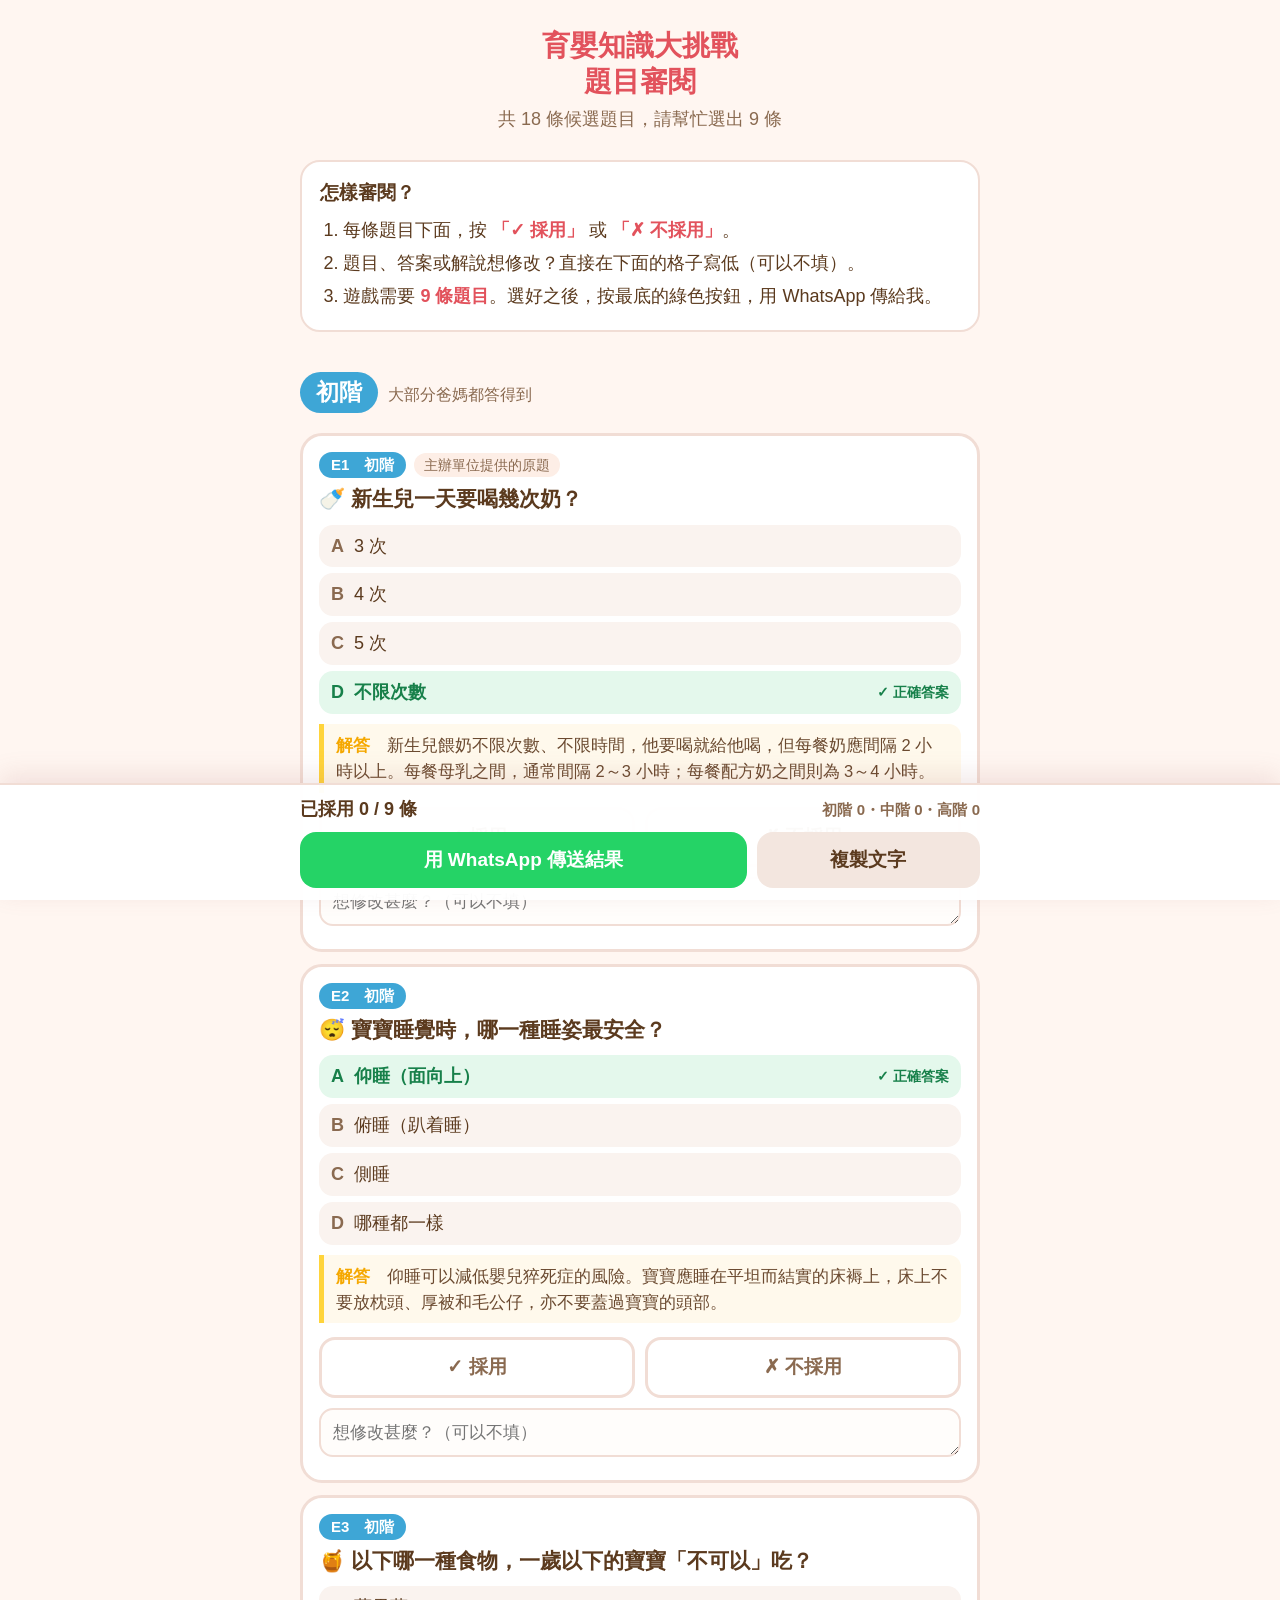
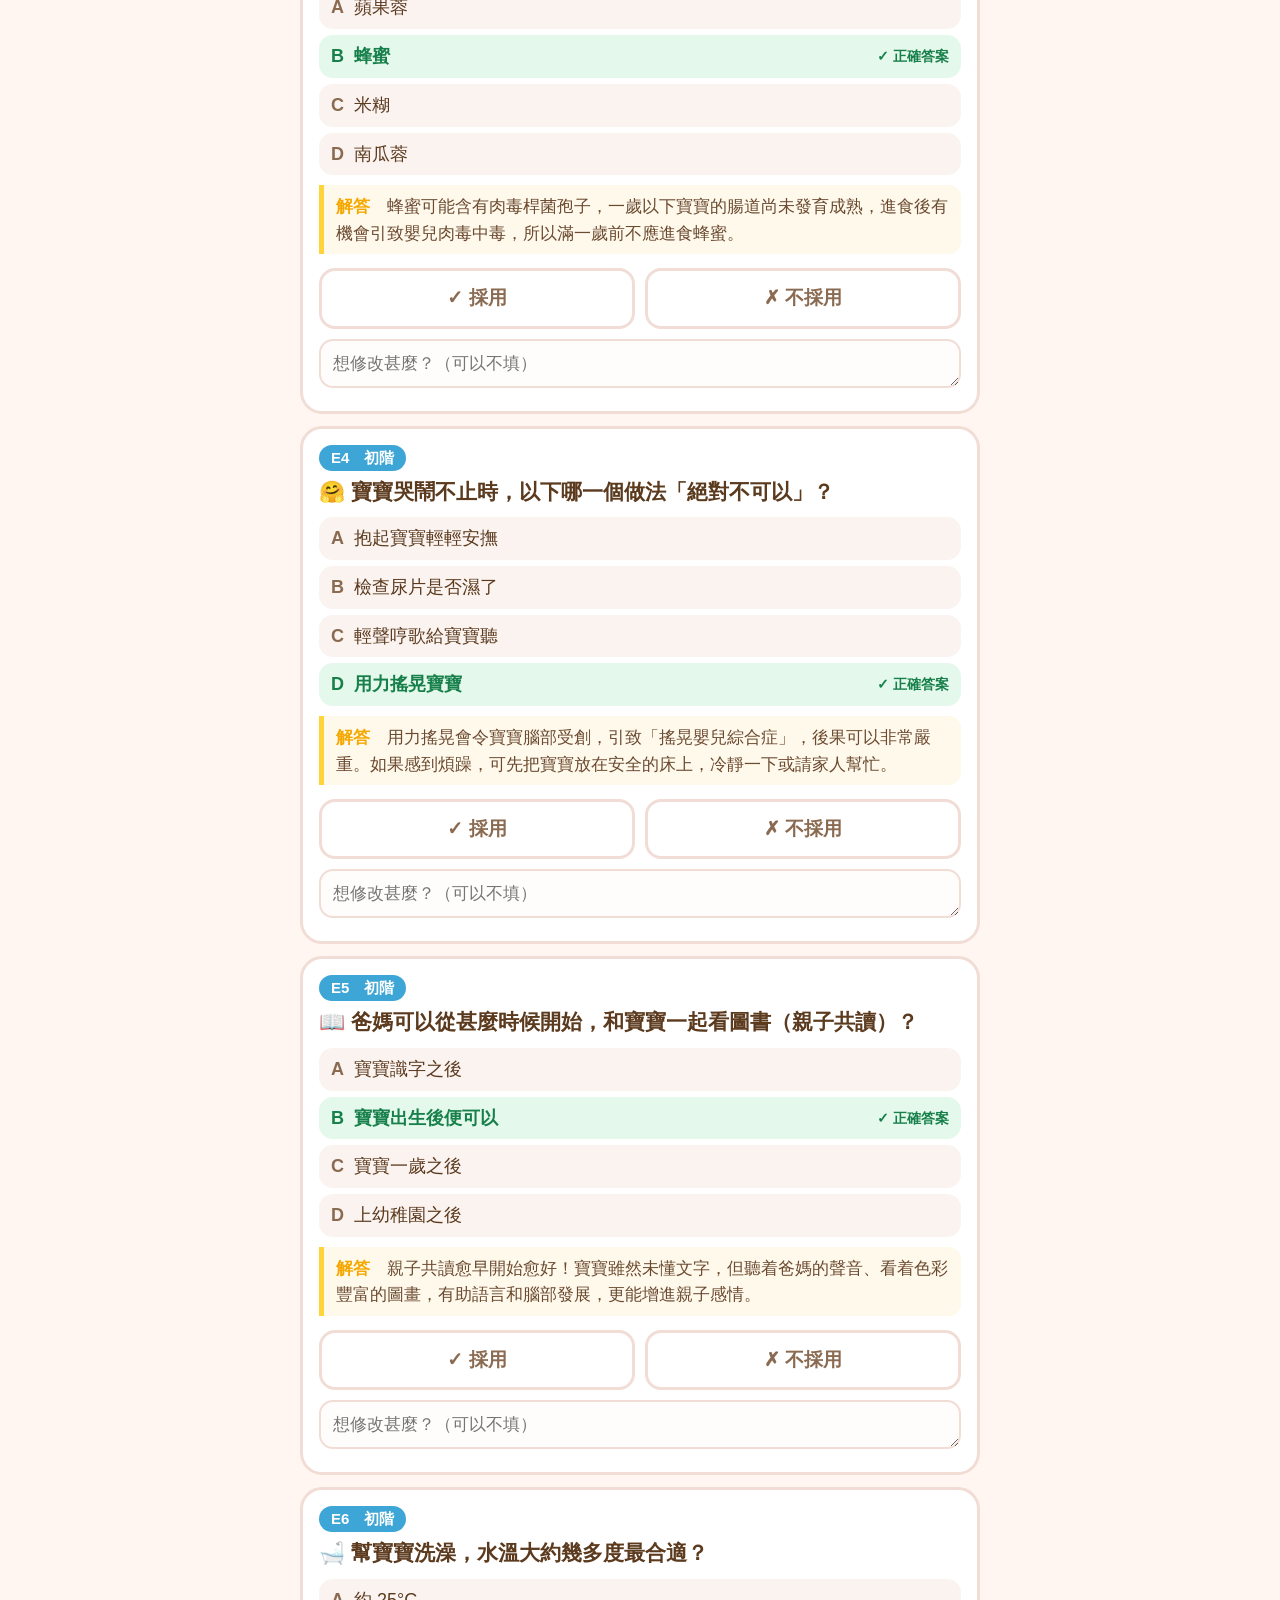
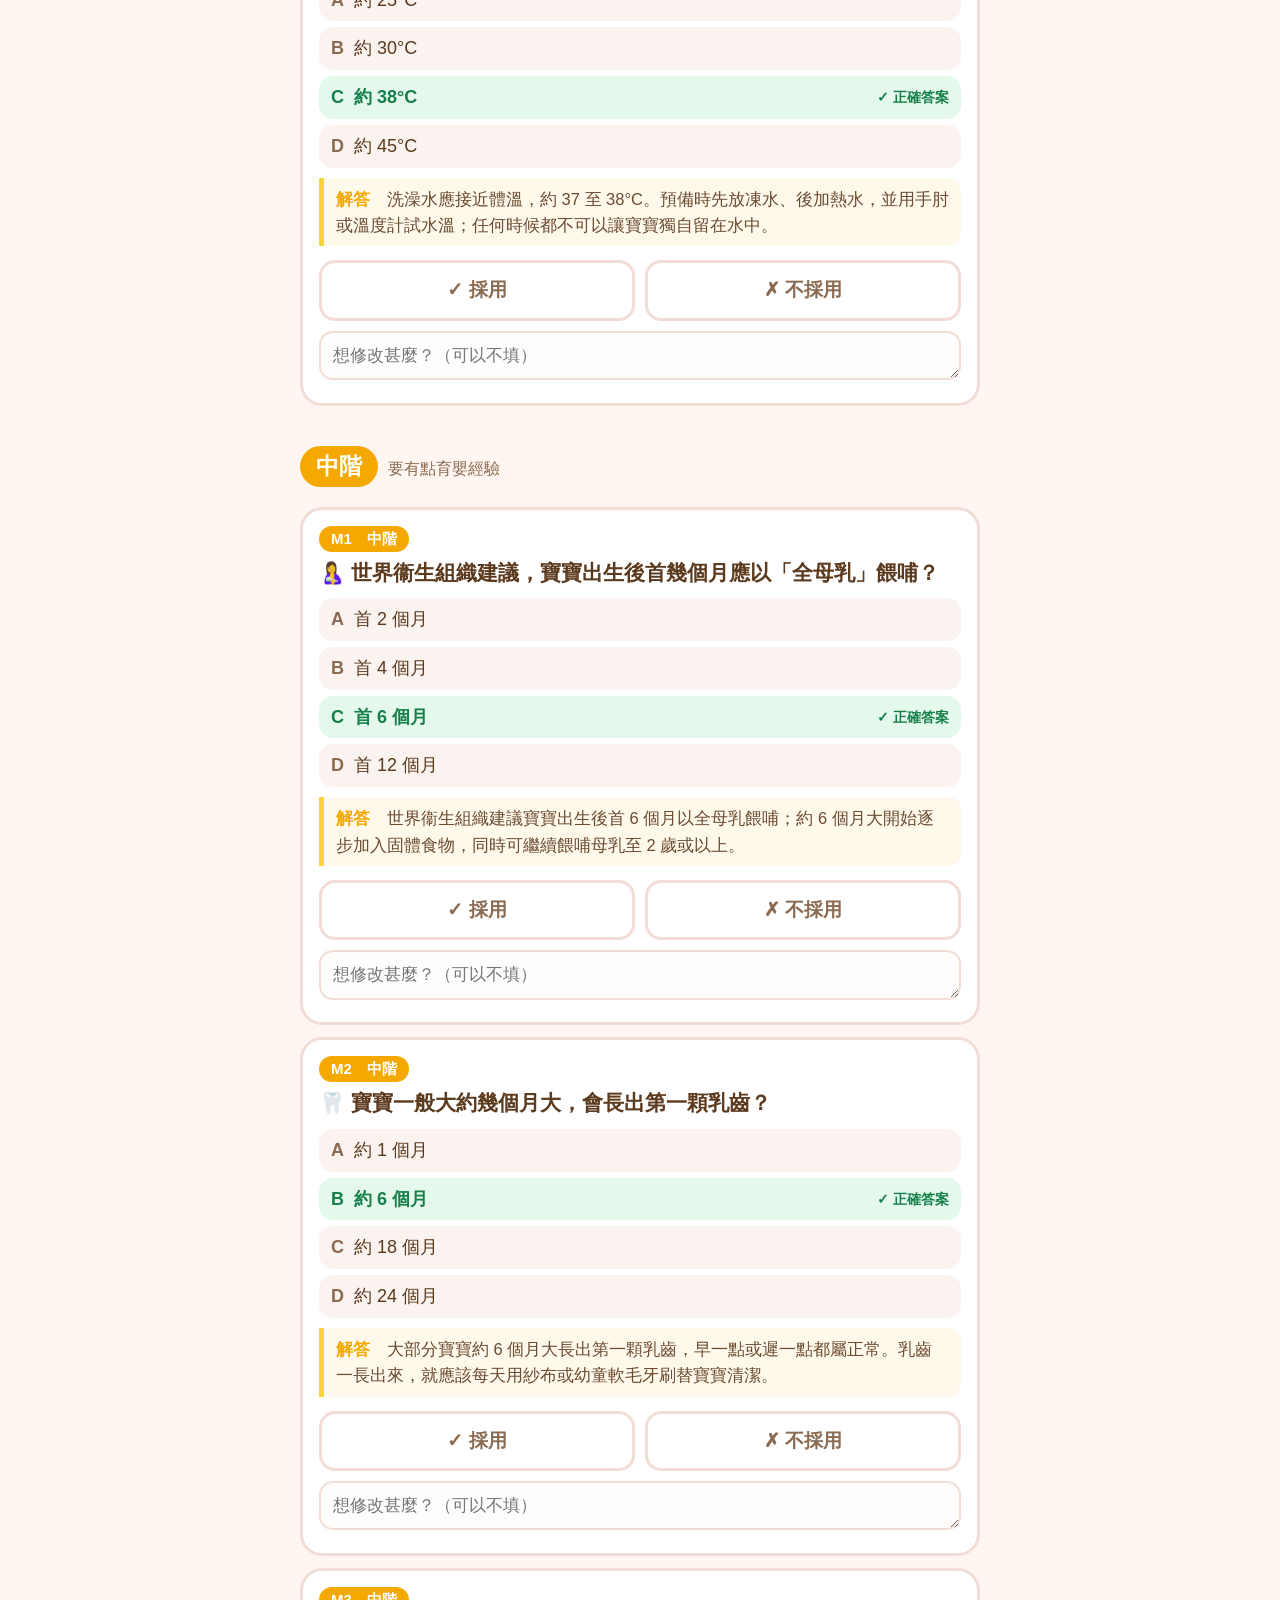
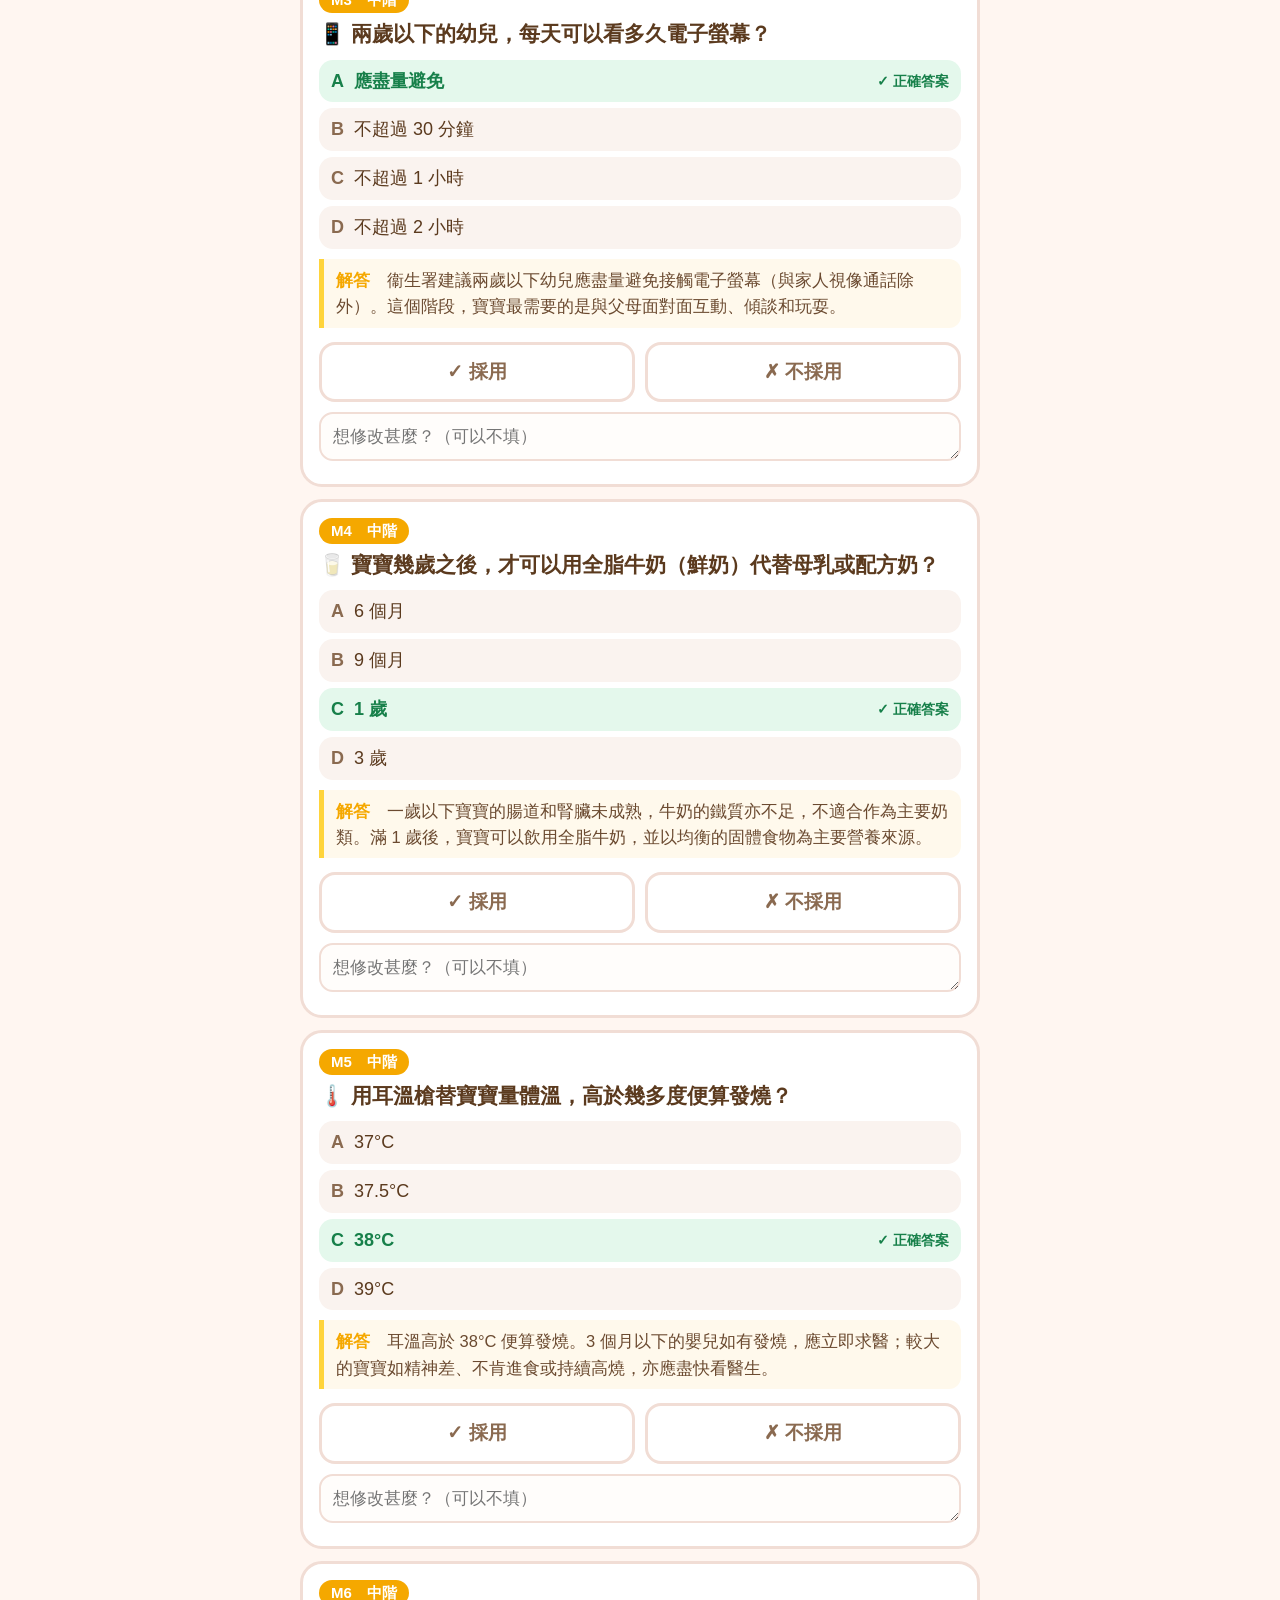
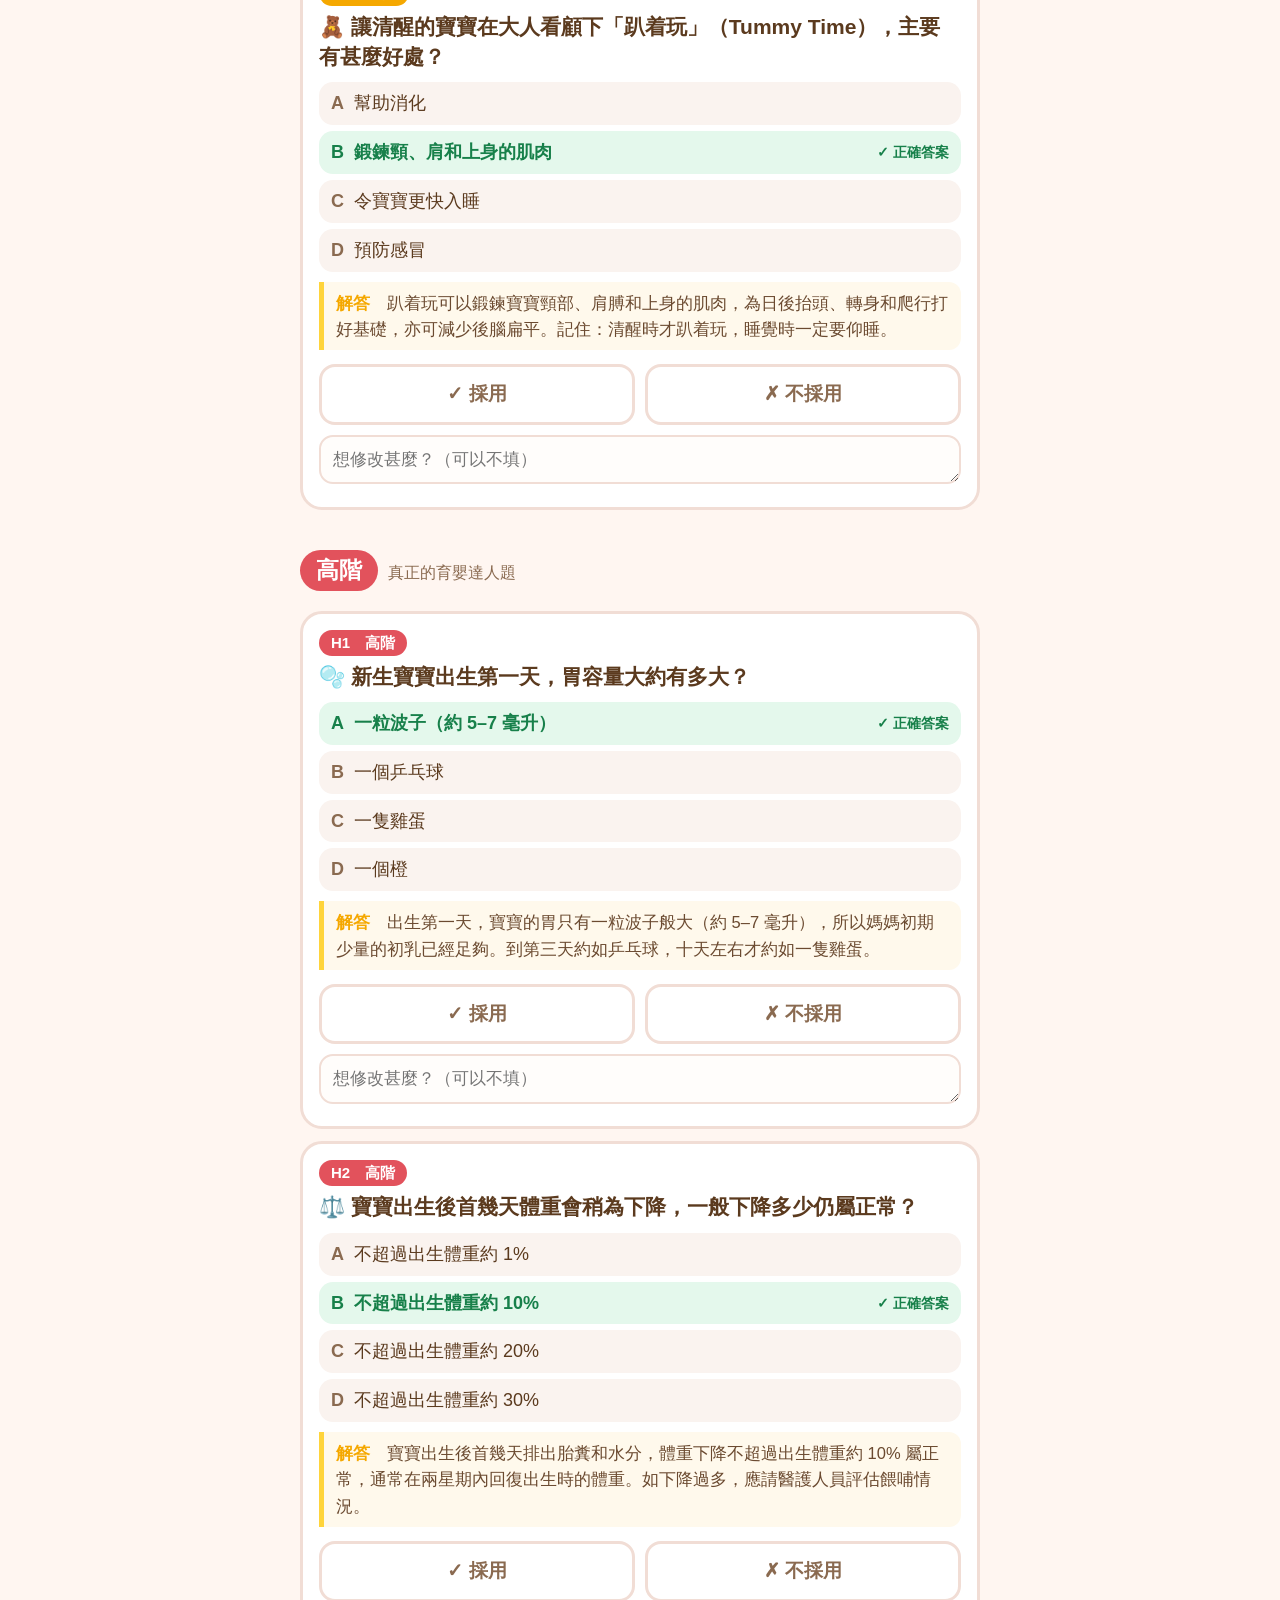
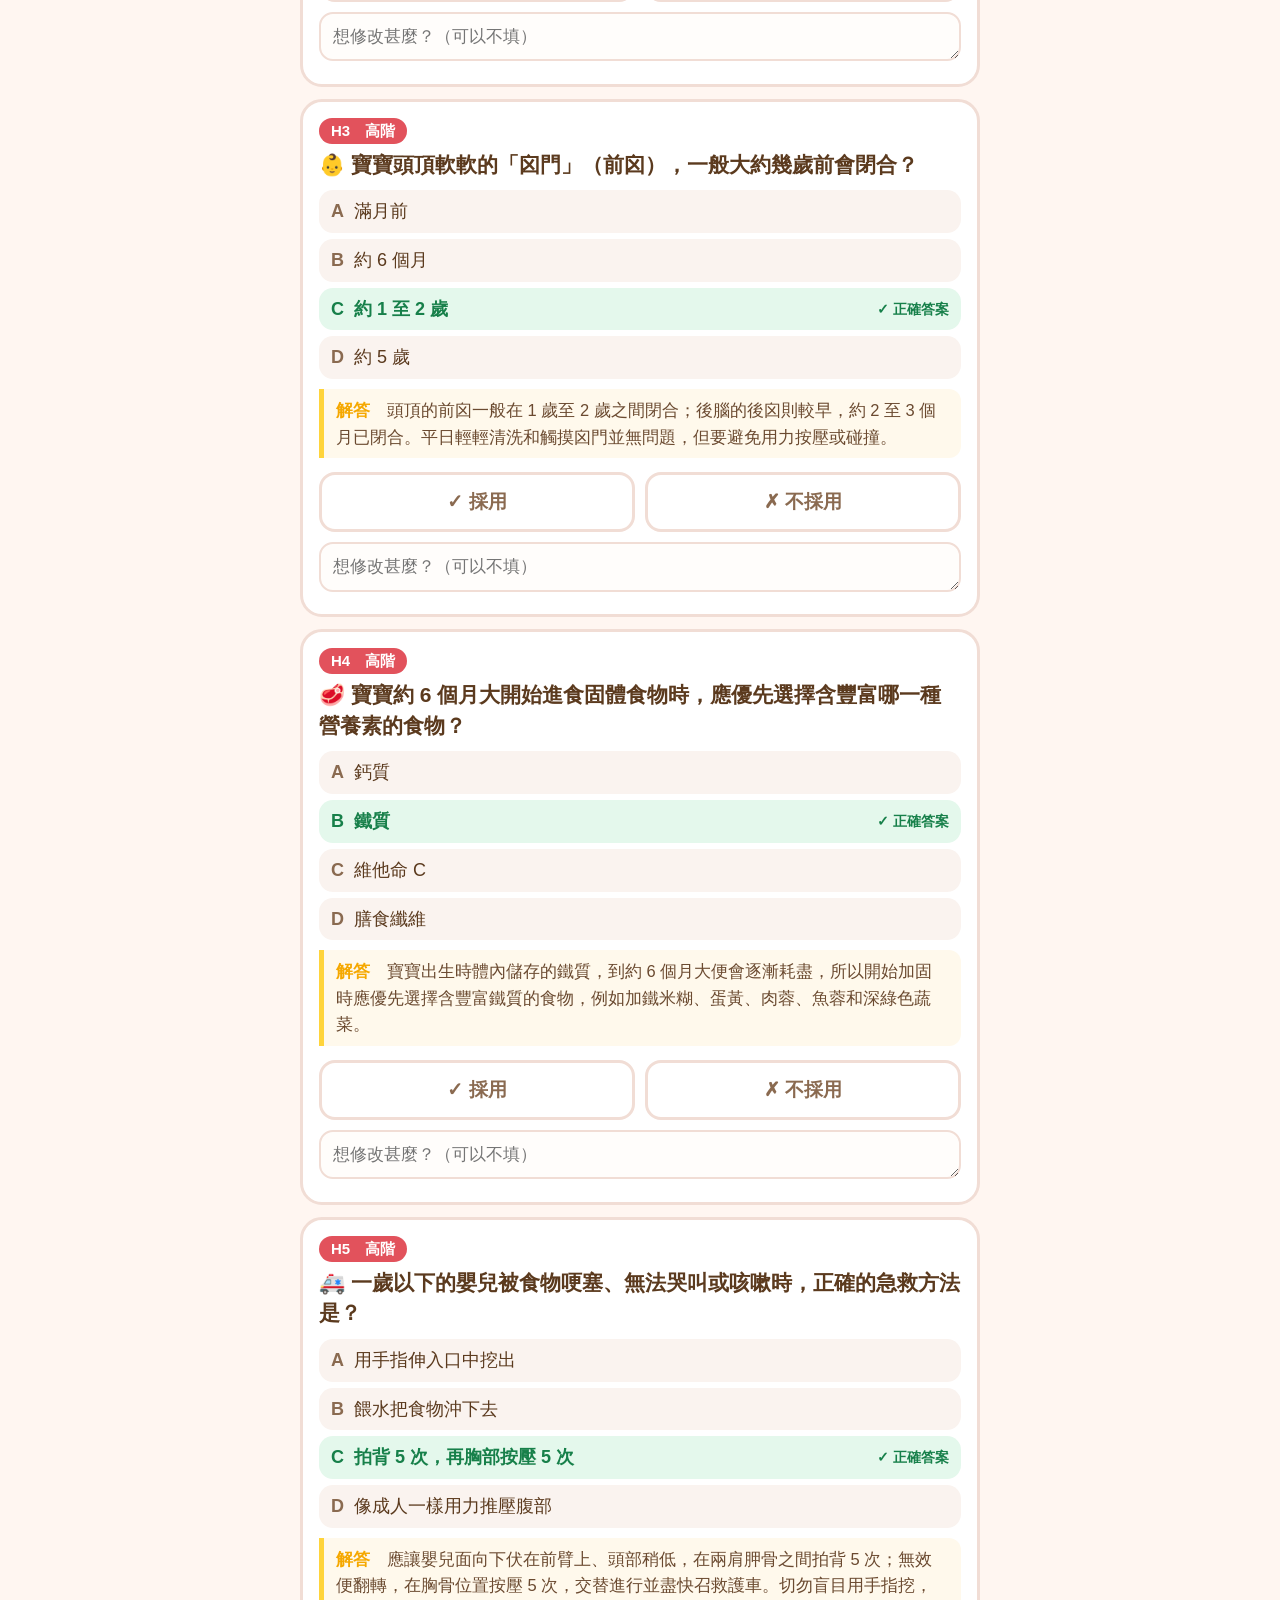
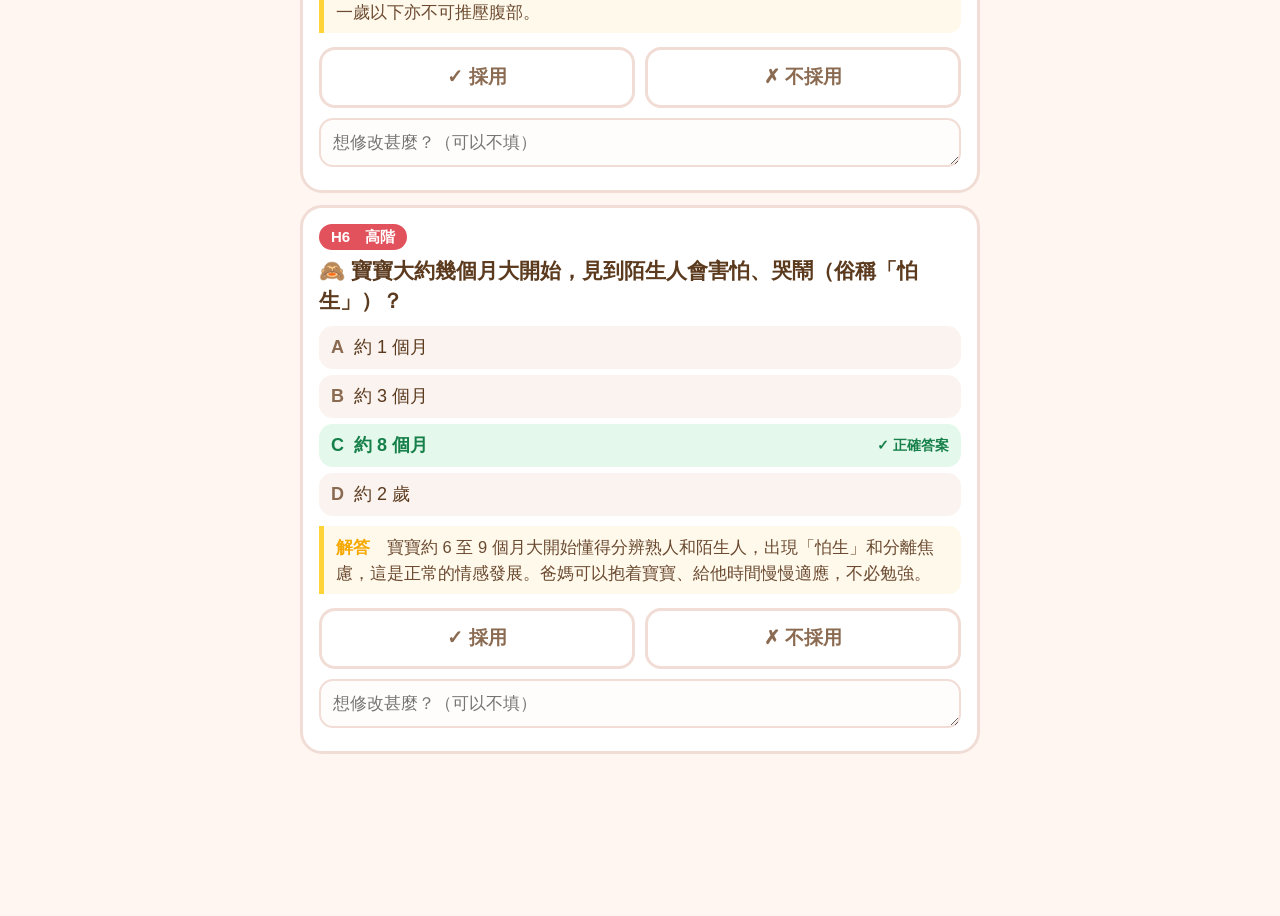
==== review.html @ 8707ad1a "feat: review page with 18 candidate questions in three difficulty levels Phone-friendly page for the" ====
<!DOCTYPE html>
<html lang="zh-Hant-HK">
<head>
  <meta charset="UTF-8">
  <meta name="viewport" content="width=device-width, initial-scale=1">
  <meta name="robots" content="noindex">
  <title>題目審閱 ・ 育嬰知識大挑戰</title>
  <style>
    :root {
      --coral: #f2737b; --coral-deep: #e2525c; --brown: #5b3a1e; --soft: #8a6a50;
      --green: #2fb86e; --red: #e03a32; --line: #f1ddd5; --bg: #fff6f1;
      --easy: #3ea6d6; --medium: #f5a800; --hard: #e2525c;
    }
    * { box-sizing: border-box; margin: 0; padding: 0; }
    body {
      font-family: "PingFang HK", "PingFang TC", "Microsoft JhengHei", "Noto Sans TC", sans-serif;
      font-size: 18px; line-height: 1.6; color: var(--brown); background: var(--bg);
      padding: 0 16px 150px; -webkit-text-size-adjust: 100%;
    }
    main { max-width: 680px; margin: 0 auto; }
    header.top { padding: 28px 0 8px; text-align: center; }
    header.top h1 { font-size: 28px; color: var(--coral-deep); line-height: 1.3; }
    header.top p { color: var(--soft); margin-top: 4px; }

    .howto { background: #fff; border: 2px solid var(--line); border-radius: 20px; padding: 16px 18px; margin: 18px 0 8px; }
    .howto h2 { font-size: 19px; margin-bottom: 8px; }
    .howto ol { padding-left: 1.3em; }
    .howto li { margin: 4px 0; }
    .howto b { color: var(--coral-deep); }

    .level { margin-top: 30px; }
    .level-head {
      position: sticky; top: 0; z-index: 5; background: var(--bg);
      display: flex; align-items: baseline; gap: 10px; padding: 10px 0 8px;
    }
    .level-head h2 { font-size: 23px; color: #fff; padding: 2px 16px; border-radius: 999px; }
    .level-head span { color: var(--soft); font-size: 16px; }
    .easy h2, .tag.easy { background: var(--easy); }
    .medium h2, .tag.medium { background: var(--medium); }
    .hard h2, .tag.hard { background: var(--hard); }

    .card {
      background: #fff; border: 3px solid var(--line); border-radius: 22px;
      padding: 16px 16px 14px; margin: 12px 0; transition: border-color .2s, opacity .2s;
    }
    .card.yes { border-color: var(--green); }
    .card.no { border-color: #d9c8c0; }
    .card.no .body { opacity: .45; }
    .card-top { display: flex; align-items: center; gap: 8px; margin-bottom: 6px; }
    .tag { color: #fff; font-weight: 800; font-size: 15px; padding: 1px 12px; border-radius: 999px; }
    .note { font-size: 14px; color: var(--soft); background: #fdeee6; padding: 1px 10px; border-radius: 999px; }
    .q { font-size: 21px; font-weight: 800; line-height: 1.45; margin-bottom: 10px; }
    .opts { list-style: none; display: grid; gap: 6px; }
    .opts li { display: flex; gap: 10px; align-items: flex-start; padding: 7px 12px; border-radius: 14px; background: #faf3ef; }
    .opts li i { font-style: normal; font-weight: 800; color: var(--soft); flex: none; }
    .opts li.right { background: #e4f8ec; font-weight: 800; color: #17804a; }
    .opts li.right i { color: #17804a; }
    .opts li.right::after { content: "✓ 正確答案"; margin-left: auto; font-size: 14px; white-space: nowrap; padding-top: 3px; }
    .explain { margin-top: 10px; font-size: 16.5px; color: #6b4a30; background: #fff9ec; border-left: 5px solid #ffd43b; padding: 8px 12px; border-radius: 0 12px 12px 0; }
    .explain b { color: var(--medium); }

    .choose { display: grid; grid-template-columns: 1fr 1fr; gap: 10px; margin-top: 14px; }
    .choose button {
      font: inherit; font-size: 19px; font-weight: 800; padding: 12px 6px; border-radius: 16px;
      border: 3px solid var(--line); background: #fff; color: var(--soft); cursor: pointer;
    }
    .choose button.on.y { background: var(--green); border-color: var(--green); color: #fff; }
    .choose button.on.n { background: #8d7b72; border-color: #8d7b72; color: #fff; }
    textarea {
      width: 100%; margin-top: 10px; font: inherit; font-size: 17px; color: var(--brown);
      border: 2px solid var(--line); border-radius: 14px; padding: 9px 12px; min-height: 48px; resize: vertical; background: #fffdfb;
    }
    textarea:focus { outline: none; border-color: var(--coral); }

    .bar {
      position: fixed; left: 0; right: 0; bottom: 0; z-index: 10;
      background: rgba(255, 255, 255, .97); border-top: 2px solid var(--line);
      box-shadow: 0 -8px 24px rgba(160, 90, 90, .14); padding: 10px 16px calc(12px + env(safe-area-inset-bottom));
    }
    .bar-in { max-width: 680px; margin: 0 auto; }
    .count { display: flex; justify-content: space-between; align-items: baseline; font-weight: 800; margin-bottom: 8px; }
    .count small { font-weight: 600; color: var(--soft); font-size: 15px; }
    .count.done #count-text { color: var(--green); }
    .count.over #count-text { color: var(--red); }
    .send { display: grid; grid-template-columns: 2fr 1fr; gap: 10px; }
    .send button {
      font: inherit; font-size: 19px; font-weight: 800; padding: 13px 6px; border-radius: 16px; border: 0; cursor: pointer;
    }
    #btn-wa { background: #25d366; color: #fff; }
    #btn-copy { background: #f3e6df; color: var(--brown); }
    .toast {
      position: fixed; left: 50%; bottom: 150px; transform: translateX(-50%); z-index: 20;
      background: #4a3424; color: #fff; padding: 9px 20px; border-radius: 999px; font-weight: 700;
      opacity: 0; pointer-events: none; transition: opacity .25s; white-space: nowrap;
    }
    .toast.show { opacity: 1; }
  </style>
</head>
<body>
<main>
  <header class="top">
    <h1>育嬰知識大挑戰<br>題目審閱</h1>
    <p>共 18 條候選題目，請幫忙選出 9 條</p>
  </header>

  <section class="howto">
    <h2>怎樣審閱？</h2>
    <ol>
      <li>每條題目下面，按 <b>「✓ 採用」</b> 或 <b>「✗ 不採用」</b>。</li>
      <li>題目、答案或解說想修改？直接在下面的格子寫低（可以不填）。</li>
      <li>遊戲需要 <b>9 條題目</b>。選好之後，按最底的綠色按鈕，用 WhatsApp 傳給我。</li>
    </ol>
  </section>

  <div id="levels"></div>
</main>

<div class="bar">
  <div class="bar-in">
    <div class="count" id="count"><span id="count-text">已採用 0 / 9 條</span><small id="count-mix"></small></div>
    <div class="send">
      <button id="btn-wa" type="button">用 WhatsApp 傳送結果</button>
      <button id="btn-copy" type="button">複製文字</button>
    </div>
  </div>
</div>
<div class="toast" id="toast"></div>

<script src="js/candidates.js?v=1"></script>
<script>
(() => {
  "use strict";
  const QS = window.QUIZ_CANDIDATES;
  const NEED = 9;
  const KEY = "baby-quiz-review-v1";
  const LEVELS = [
    ["easy", "初階", "大部分爸媽都答得到"],
    ["medium", "中階", "要有點育嬰經驗"],
    ["hard", "高階", "真正的育嬰達人題"],
  ];
  const LETTERS = ["A", "B", "C", "D"];

  // { id: { pick: "yes" | "no", note: "..." } } — remembered on this phone so nothing is lost on refresh
  let state = {};
  try { state = JSON.parse(localStorage.getItem(KEY)) || {}; } catch (e) {}
  const save = () => { try { localStorage.setItem(KEY, JSON.stringify(state)); } catch (e) {} };
  const esc = (t) => t.replace(/[&<>"]/g, (c) => ({ "&": "&amp;", "<": "&lt;", ">": "&gt;", '"': "&quot;" }[c]));

  const root = document.getElementById("levels");
  for (const [key, name, desc] of LEVELS) {
    const sec = document.createElement("section");
    sec.className = "level " + key;
    sec.innerHTML = `<div class="level-head"><h2>${name}</h2><span>${desc}</span></div>`;
    for (const q of QS.filter((x) => x.level === key)) {
      const card = document.createElement("article");
      card.className = "card";
      card.dataset.id = q.id;
      card.innerHTML = `
        <div class="body">
          <div class="card-top"><span class="tag ${key}">${q.id}　${name}</span>${q.note ? `<span class="note">${esc(q.note)}</span>` : ""}</div>
          <p class="q">${q.icon} ${esc(q.q)}</p>
          <ul class="opts">${q.options.map((o, i) => `<li class="${i === q.answer ? "right" : ""}"><i>${LETTERS[i]}</i><span>${esc(o)}</span></li>`).join("")}</ul>
          <p class="explain"><b>解答　</b>${esc(q.explain)}</p>
        </div>
        <div class="choose">
          <button type="button" class="y" data-pick="yes">✓ 採用</button>
          <button type="button" class="n" data-pick="no">✗ 不採用</button>
        </div>
        <textarea rows="1" placeholder="想修改甚麼？（可以不填）"></textarea>`;
      sec.appendChild(card);
    }
    root.appendChild(sec);
  }

  function paint() {
    let yes = 0; const mix = { easy: 0, medium: 0, hard: 0 };
    document.querySelectorAll(".card").forEach((card) => {
      const s = state[card.dataset.id] || {};
      card.classList.toggle("yes", s.pick === "yes");
      card.classList.toggle("no", s.pick === "no");
      card.querySelectorAll(".choose button").forEach((b) => b.classList.toggle("on", b.dataset.pick === s.pick));
      if (s.pick === "yes") { yes++; mix[QS.find((q) => q.id === card.dataset.id).level]++; }
    });
    const count = document.getElementById("count");
    count.classList.toggle("done", yes === NEED);
    count.classList.toggle("over", yes > NEED);
    document.getElementById("count-text").textContent =
      `已採用 ${yes} / ${NEED} 條` + (yes === NEED ? " ✓" : yes > NEED ? `（多了 ${yes - NEED} 條）` : "");
    document.getElementById("count-mix").textContent = `初階 ${mix.easy}・中階 ${mix.medium}・高階 ${mix.hard}`;
  }

  root.addEventListener("click", (e) => {
    const btn = e.target.closest(".choose button");
    if (!btn) return;
    const id = btn.closest(".card").dataset.id;
    const s = (state[id] = state[id] || {});
    s.pick = s.pick === btn.dataset.pick ? undefined : btn.dataset.pick; // tap again to undo
    save(); paint();
  });
  root.addEventListener("input", (e) => {
    if (e.target.tagName !== "TEXTAREA") return;
    const id = e.target.closest(".card").dataset.id;
    (state[id] = state[id] || {}).note = e.target.value;
    e.target.style.height = "auto"; e.target.style.height = e.target.scrollHeight + 2 + "px";
    save();
  });
  document.querySelectorAll(".card textarea").forEach((t) => { t.value = (state[t.closest(".card").dataset.id] || {}).note || ""; });

  function message() {
    const ids = (pick) => QS.filter((q) => (state[q.id] || {}).pick === pick).map((q) => q.id);
    const yes = ids("yes"), no = ids("no"), none = ids(undefined);
    const notes = QS.filter((q) => ((state[q.id] || {}).note || "").trim()).map((q) => `${q.id}：${state[q.id].note.trim()}`);
    return [
      "【育嬰問答 題目審閱】",
      `✅ 採用（${yes.length} 條）：${yes.join("、") || "—"}`,
      `❌ 不採用（${no.length} 條）：${no.join("、") || "—"}`,
      none.length ? `⬜ 未決定（${none.length} 條）：${none.join("、")}` : "",
      notes.length ? "\n💬 修改意見：\n" + notes.join("\n") : "",
    ].filter(Boolean).join("\n");
  }

  function toast(text) {
    const t = document.getElementById("toast");
    t.textContent = text; t.classList.add("show");
    setTimeout(() => t.classList.remove("show"), 2200);
  }

  document.getElementById("btn-wa").addEventListener("click", () => {
    // No phone number in the link: WhatsApp opens and she chooses who to send it to.
    window.open("https://wa.me/?text=" + encodeURIComponent(message()), "_blank");
  });
  document.getElementById("btn-copy").addEventListener("click", async () => {
    const text = message();
    try { await navigator.clipboard.writeText(text); }
    catch (e) {
      const ta = document.createElement("textarea");
      ta.value = text; document.body.appendChild(ta); ta.select();
      try { document.execCommand("copy"); } catch (e2) {}
      ta.remove();
    }
    toast("已複製，可以貼到訊息裏傳送");
  });

  paint();
})();
</script>
</body>
</html>
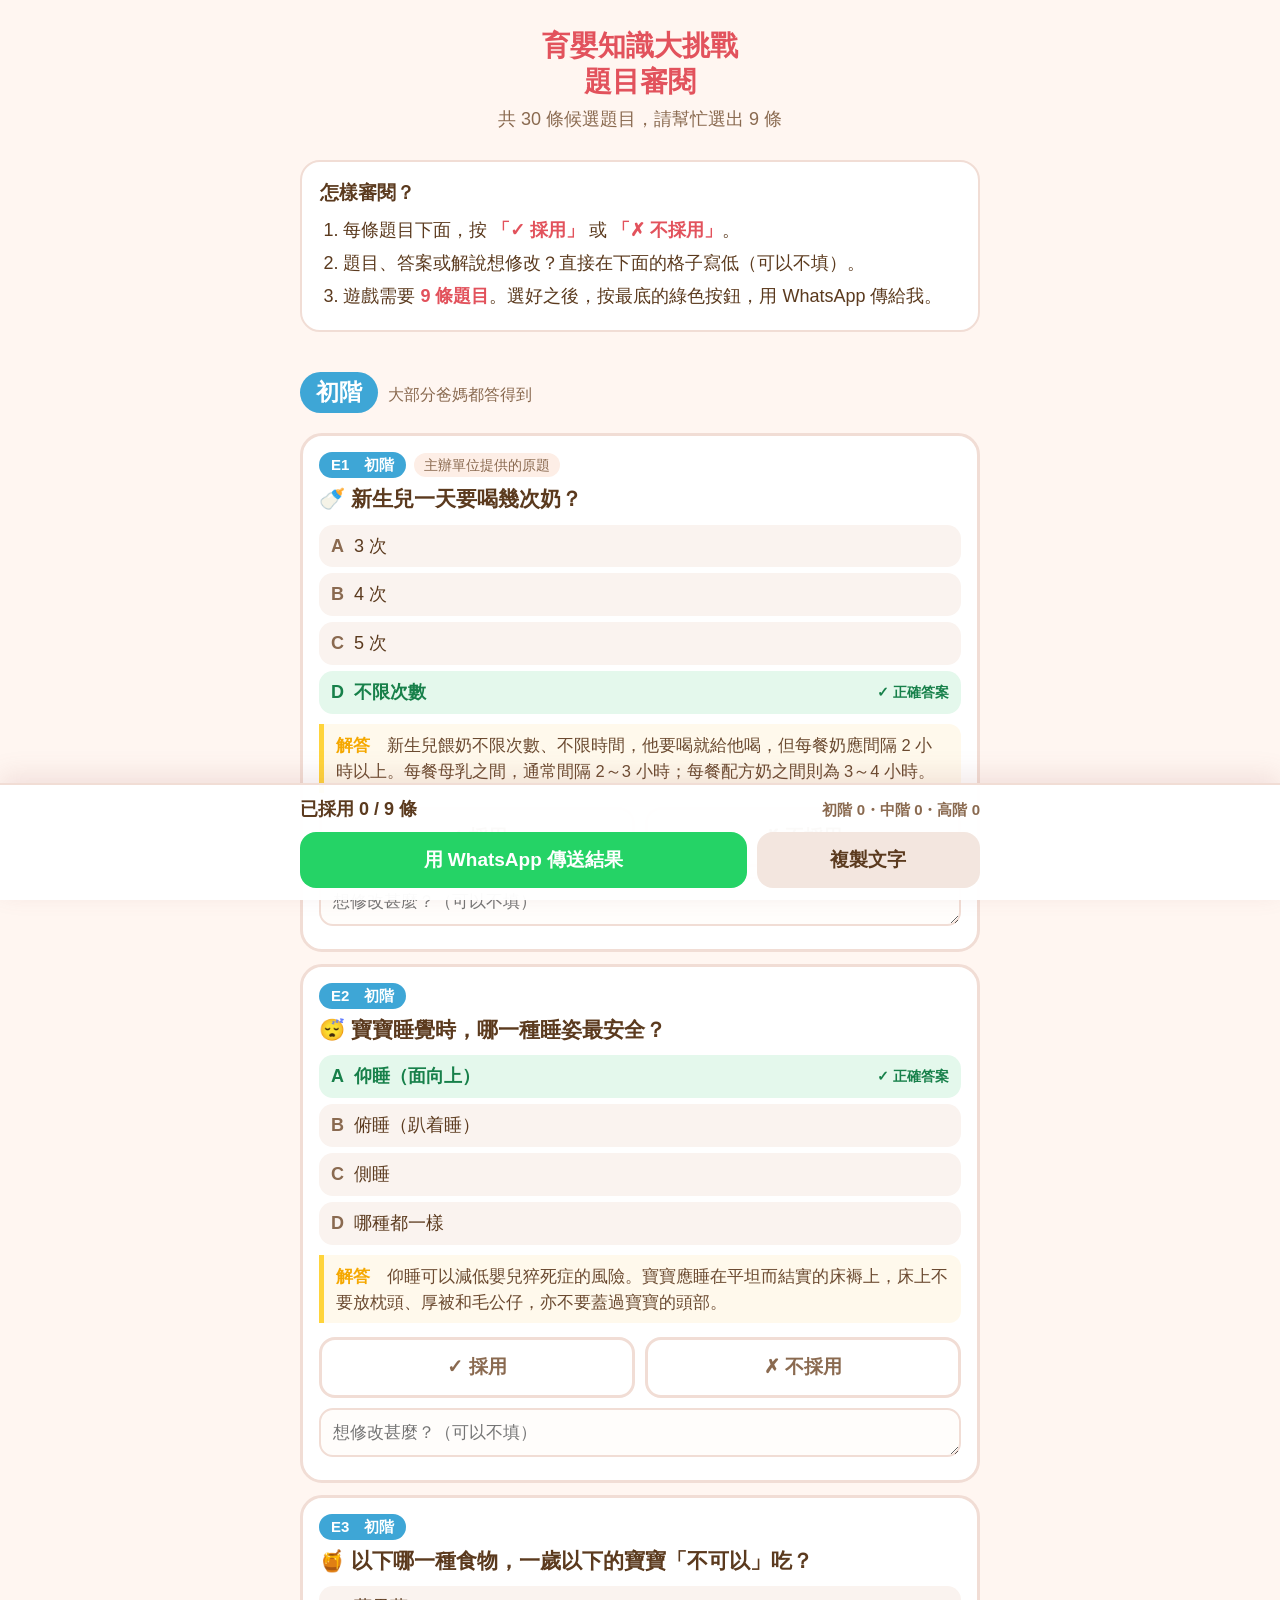
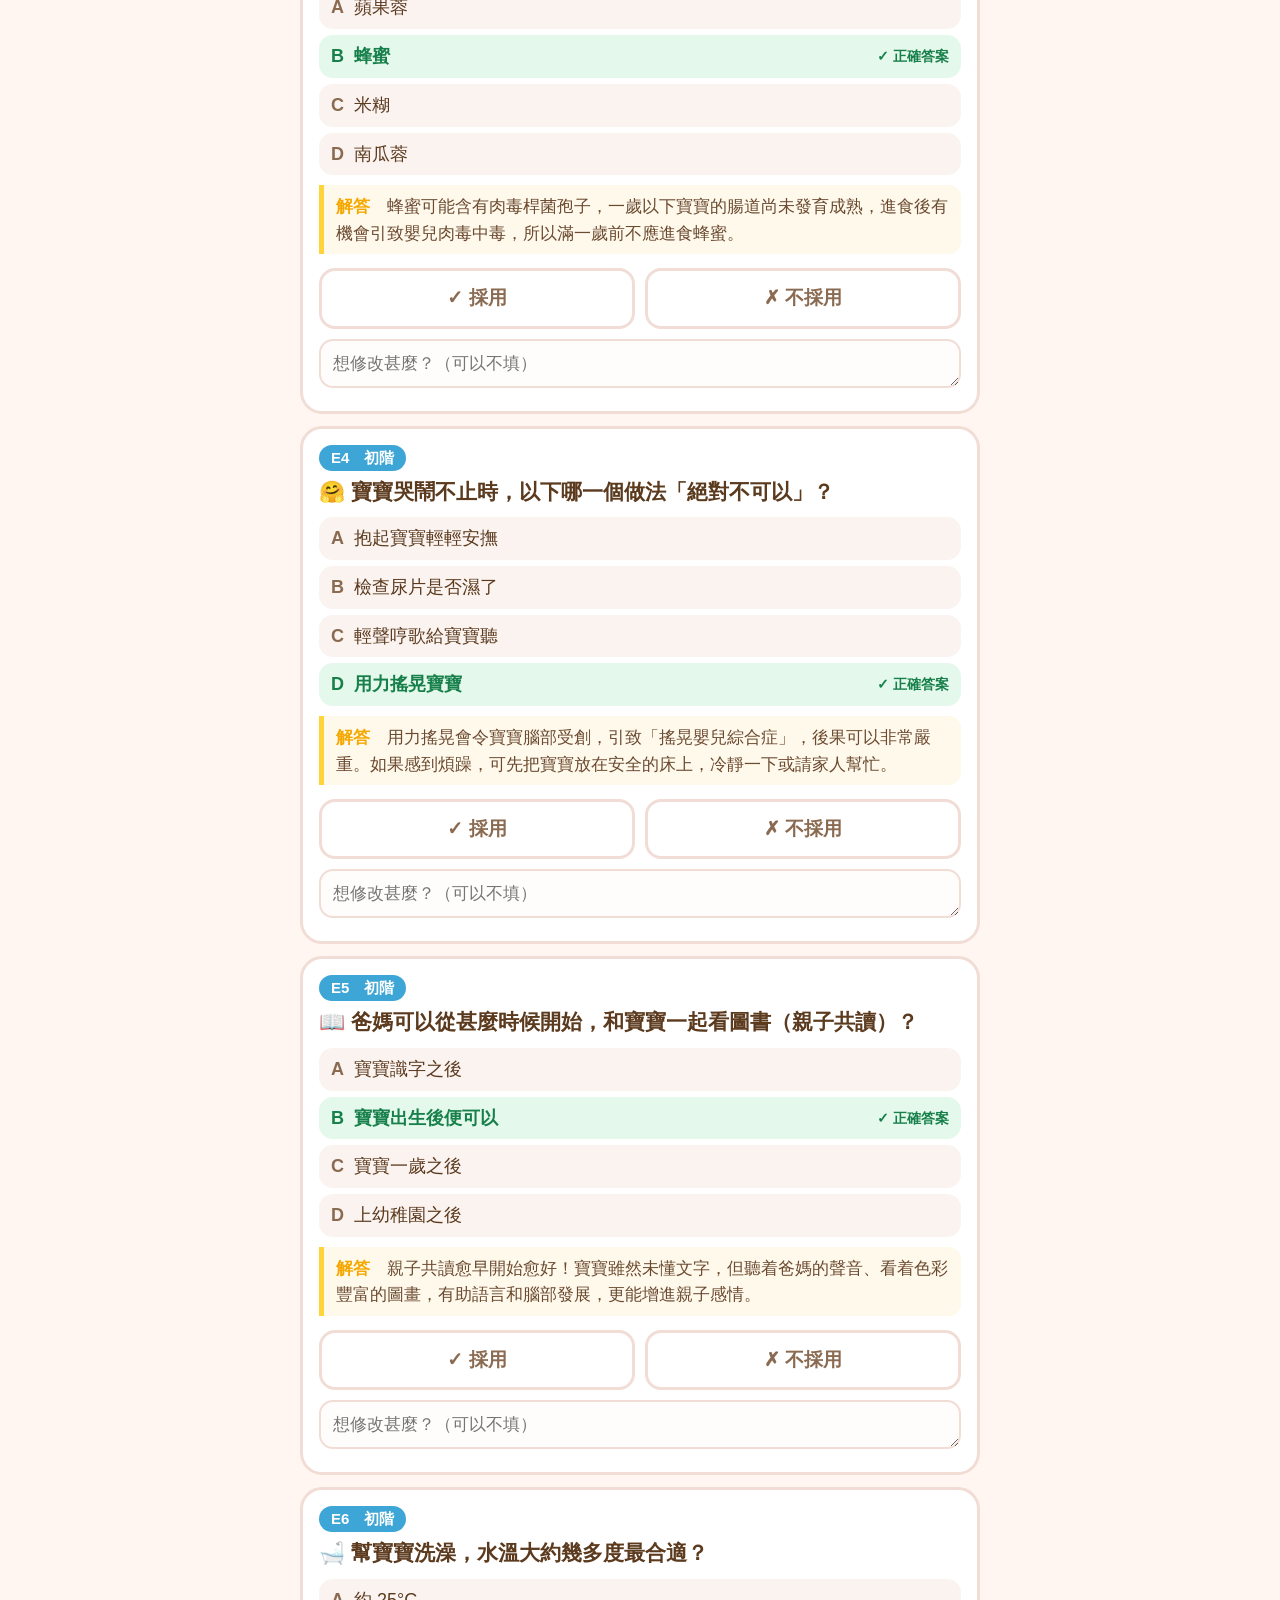
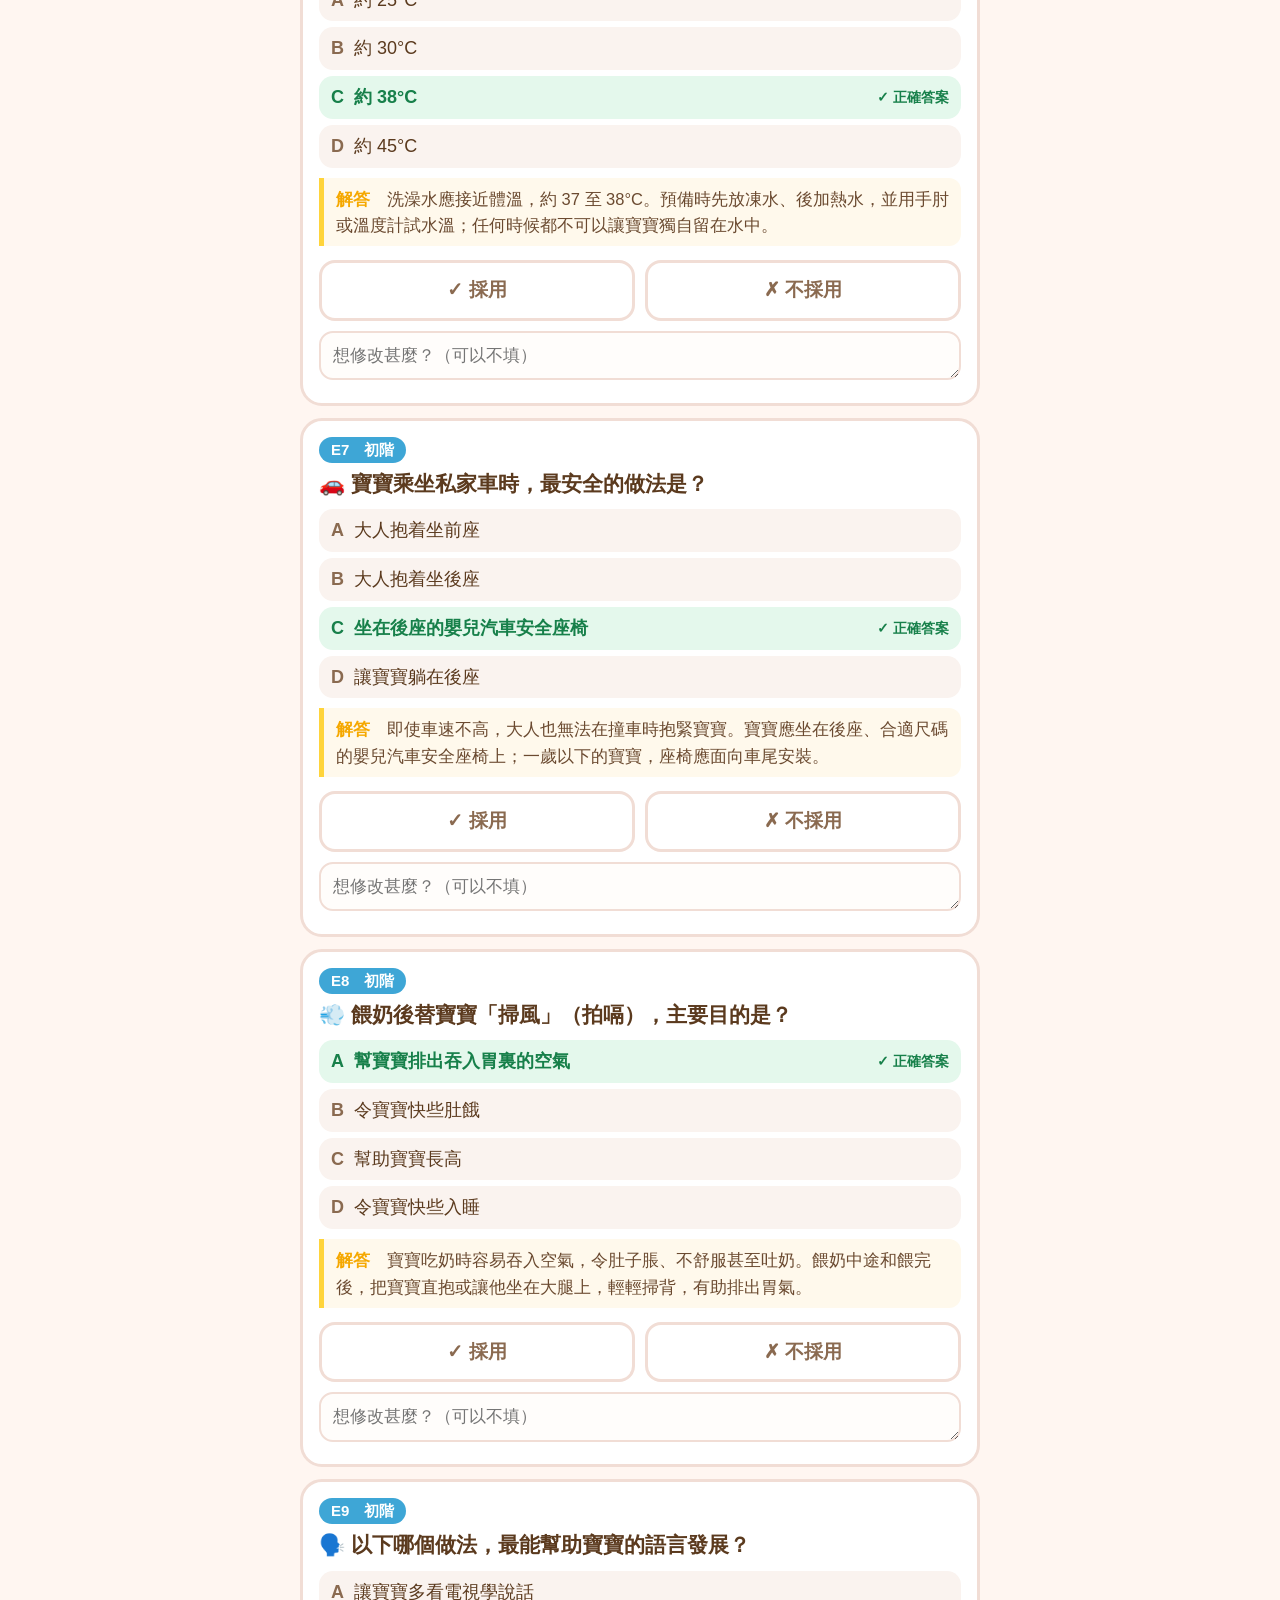
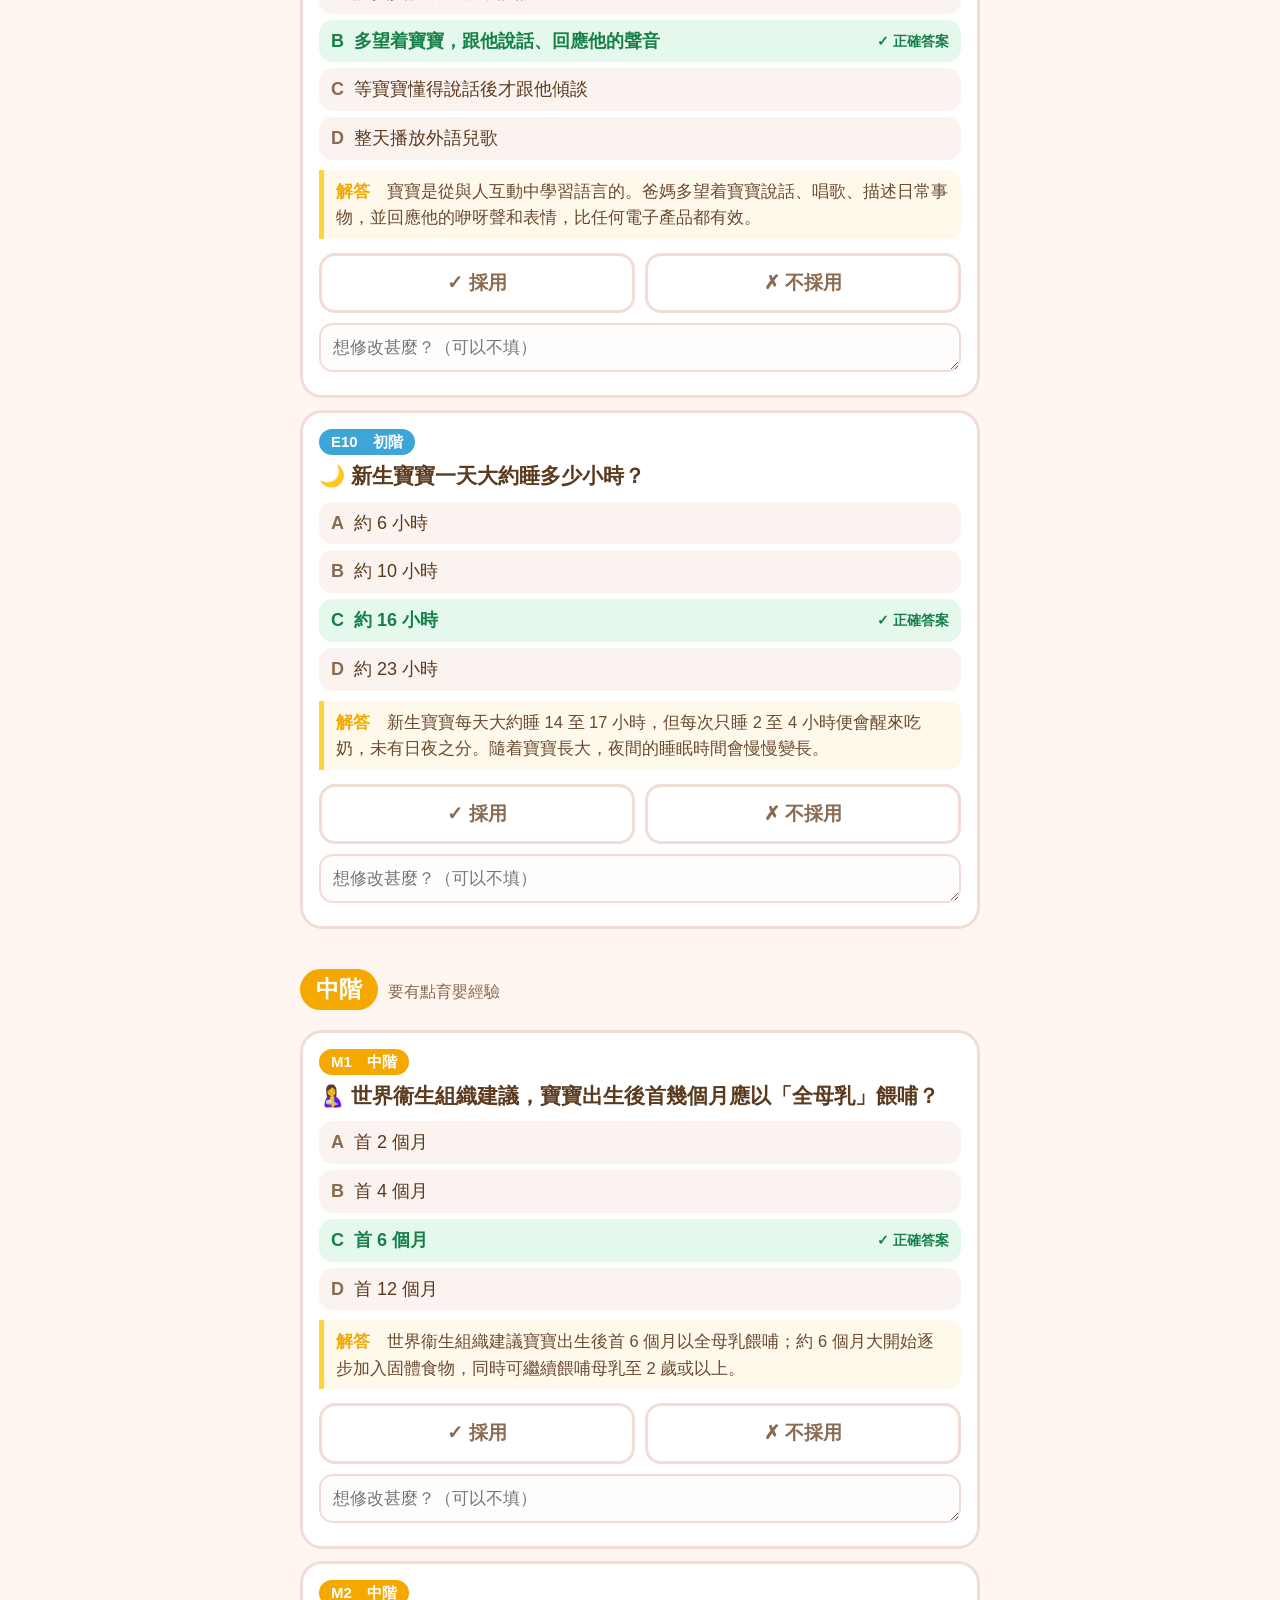
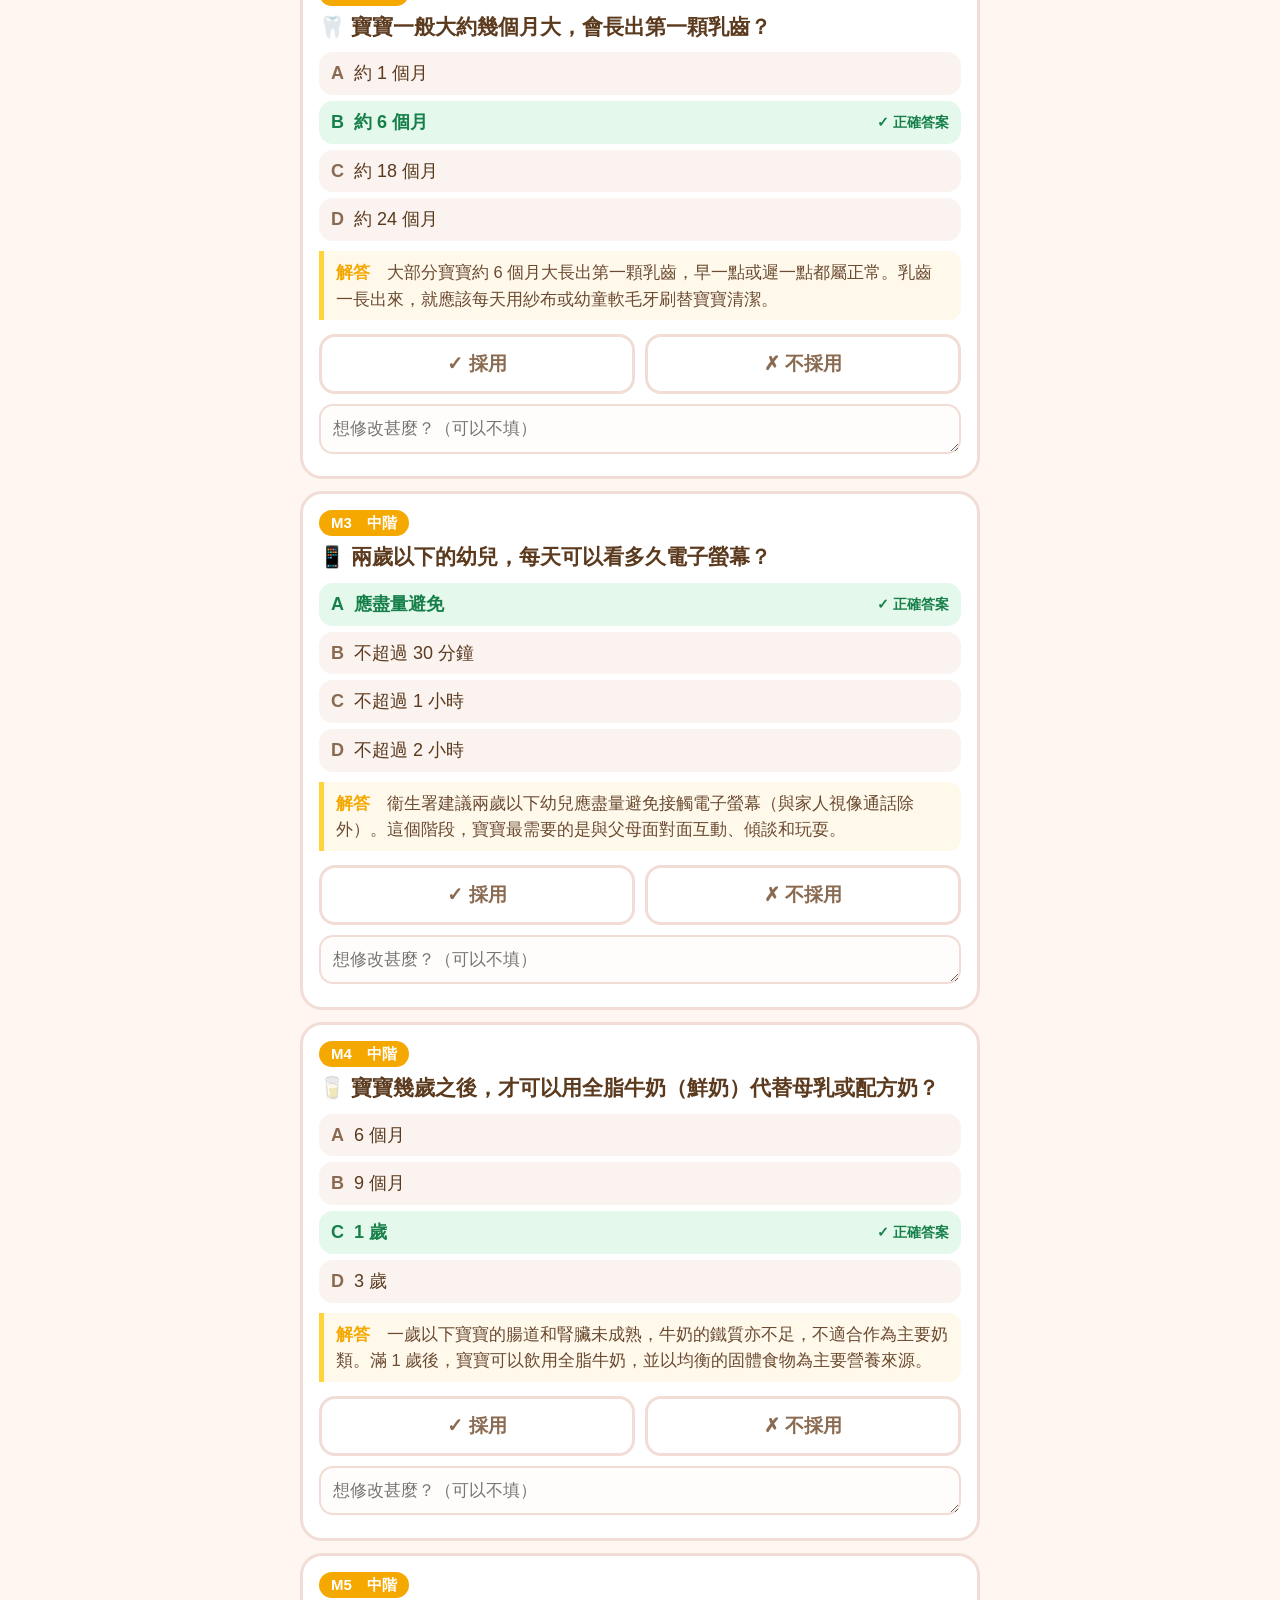
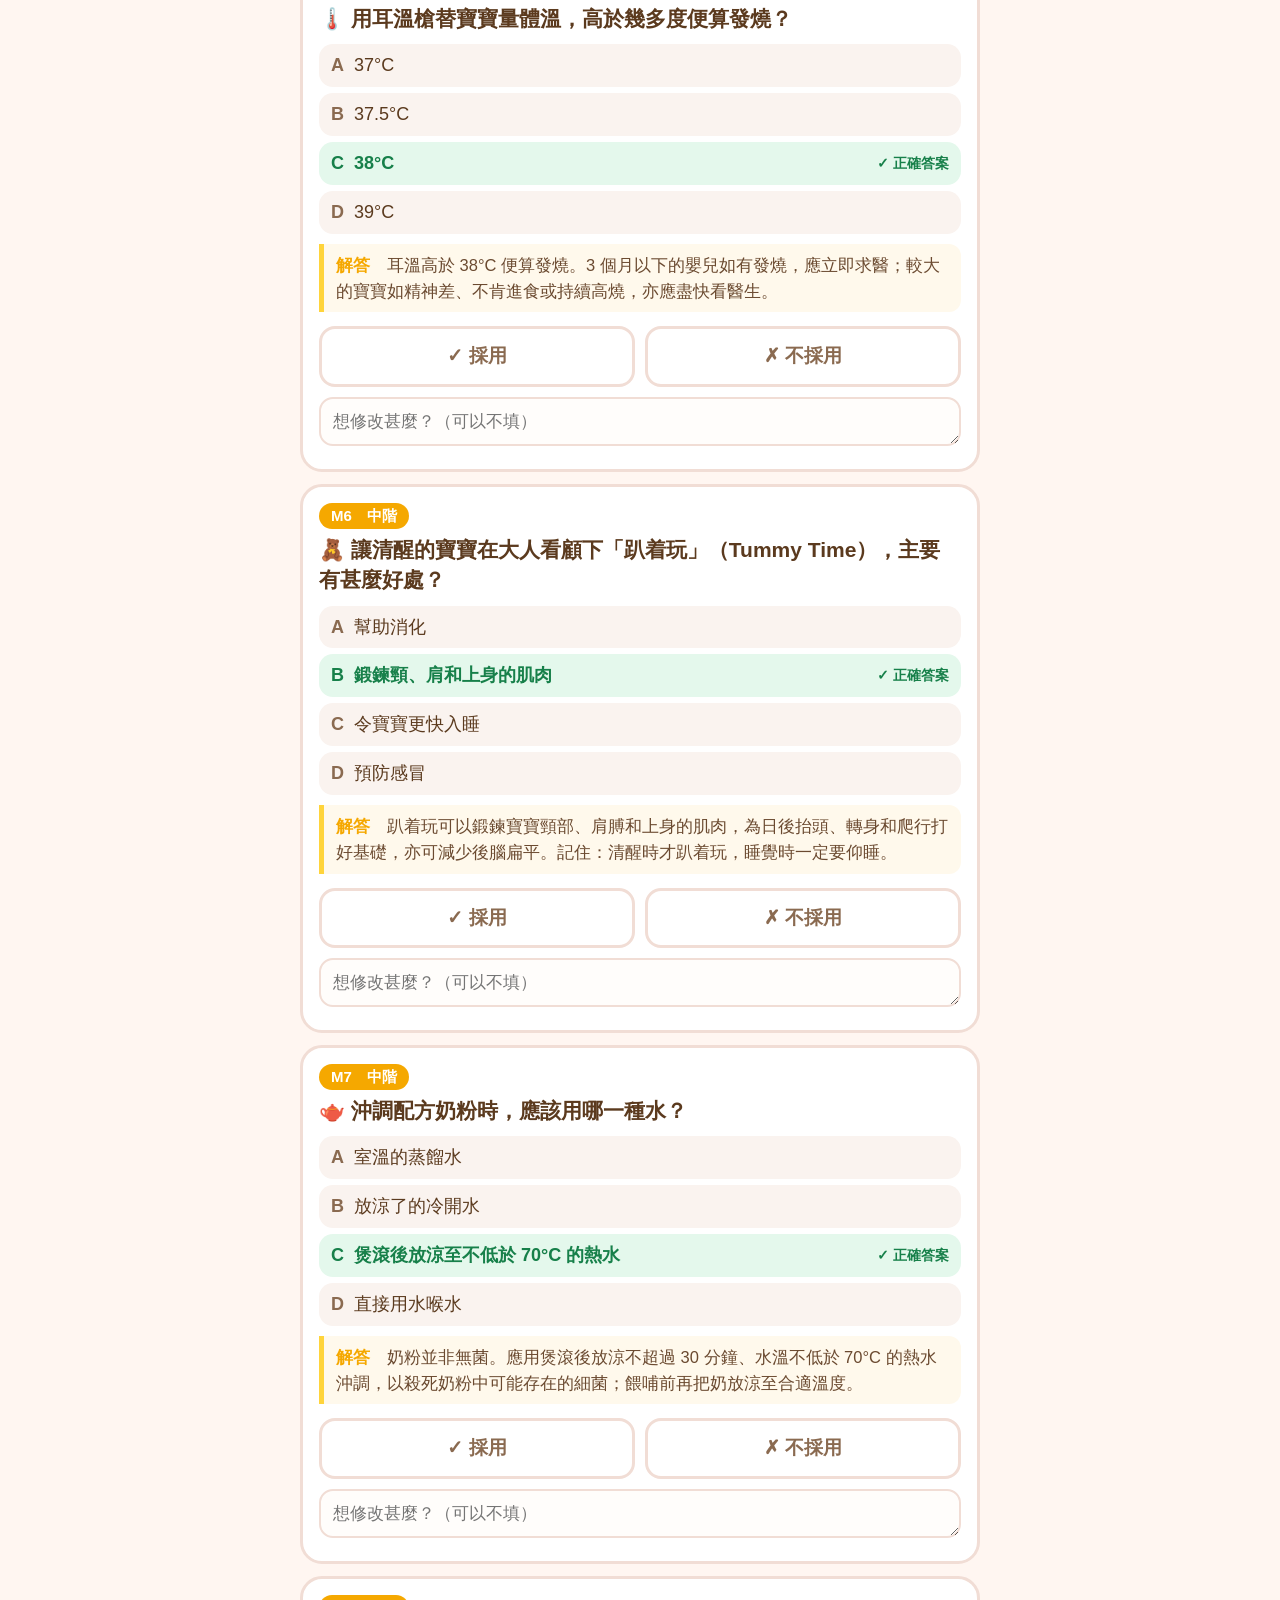
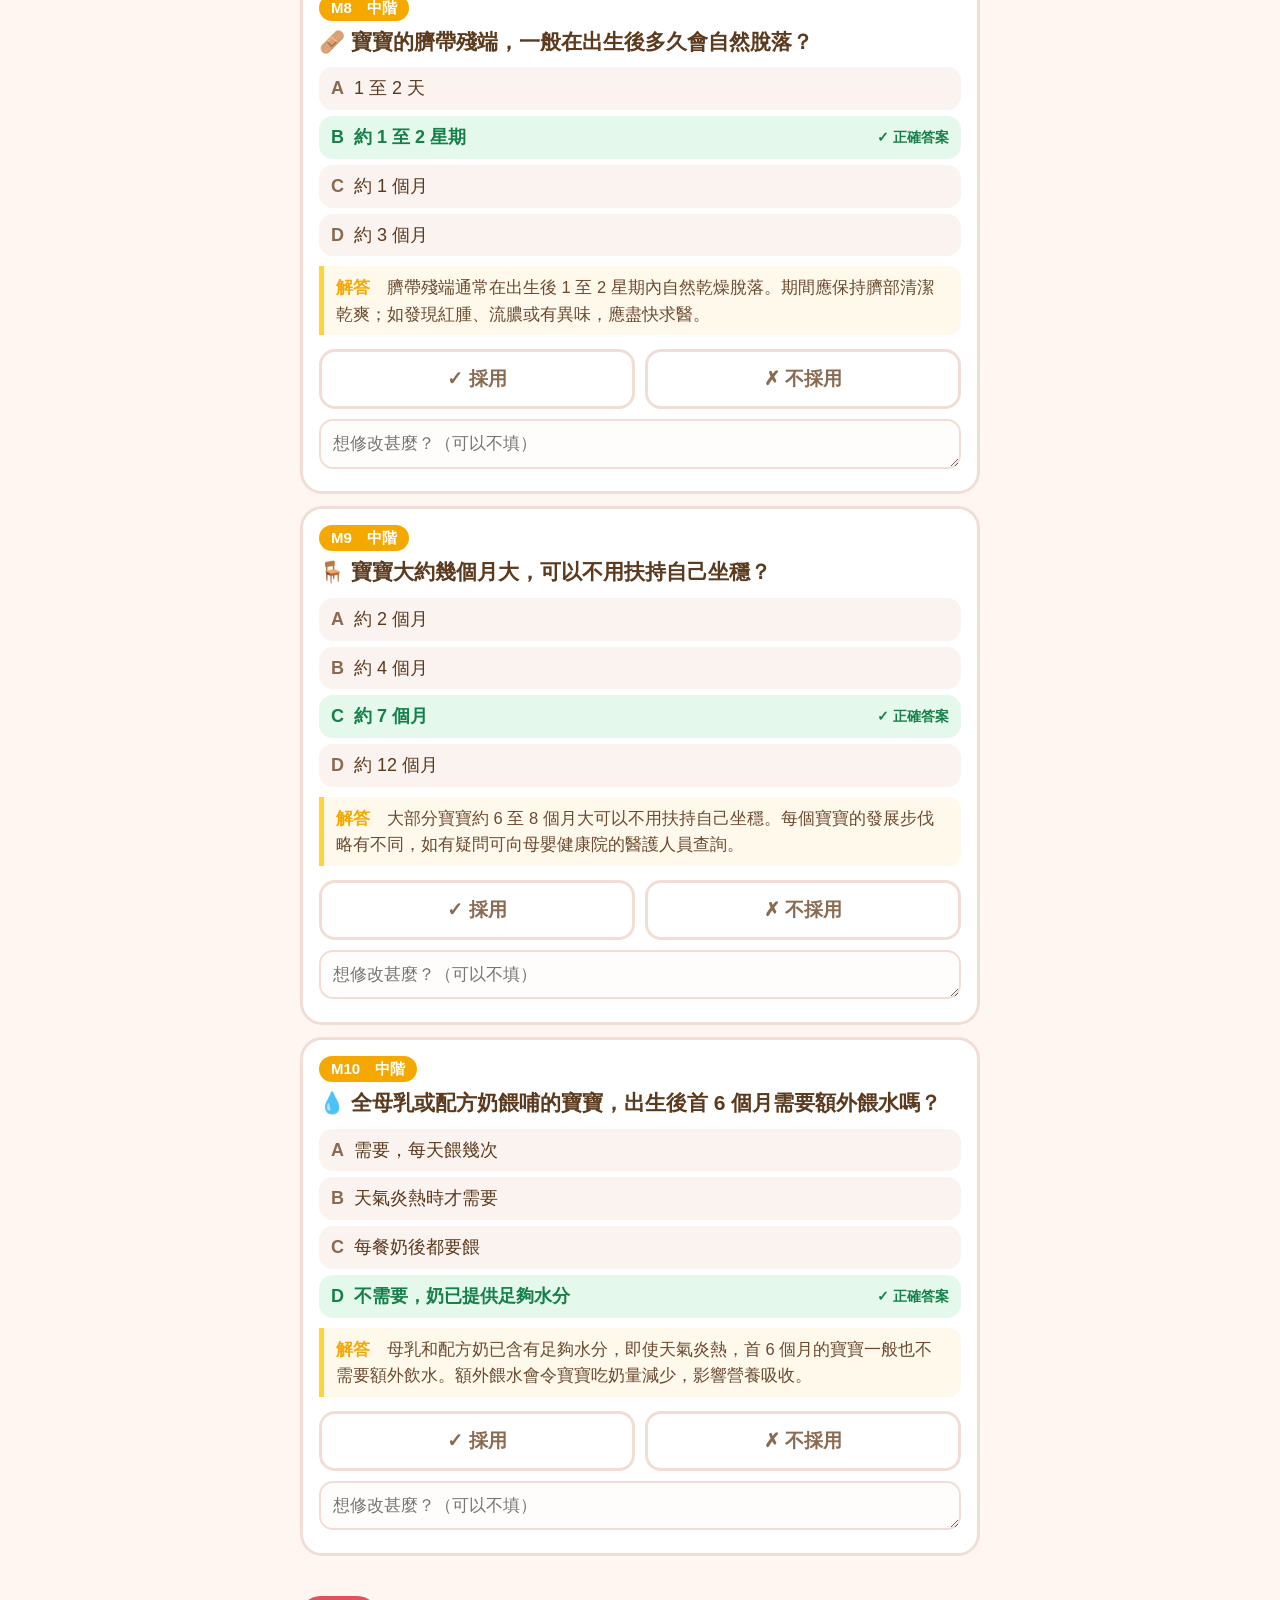
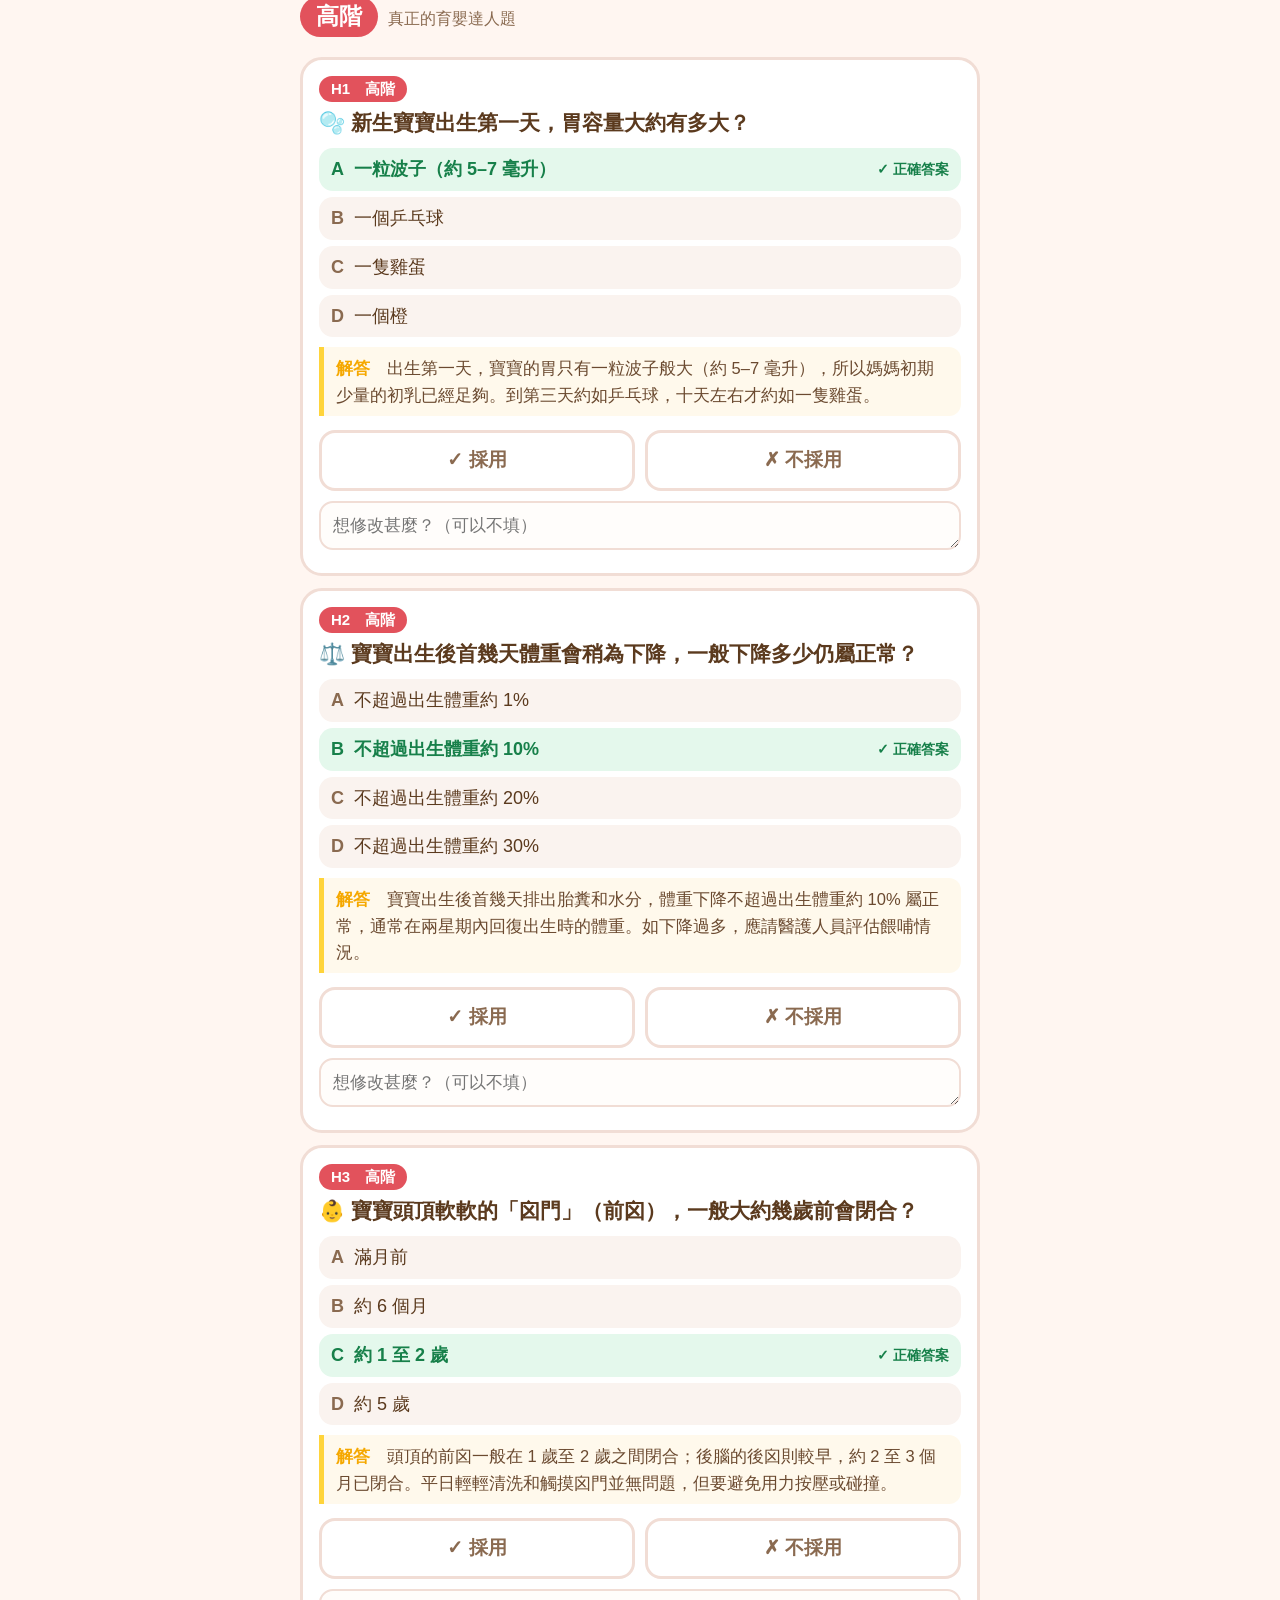
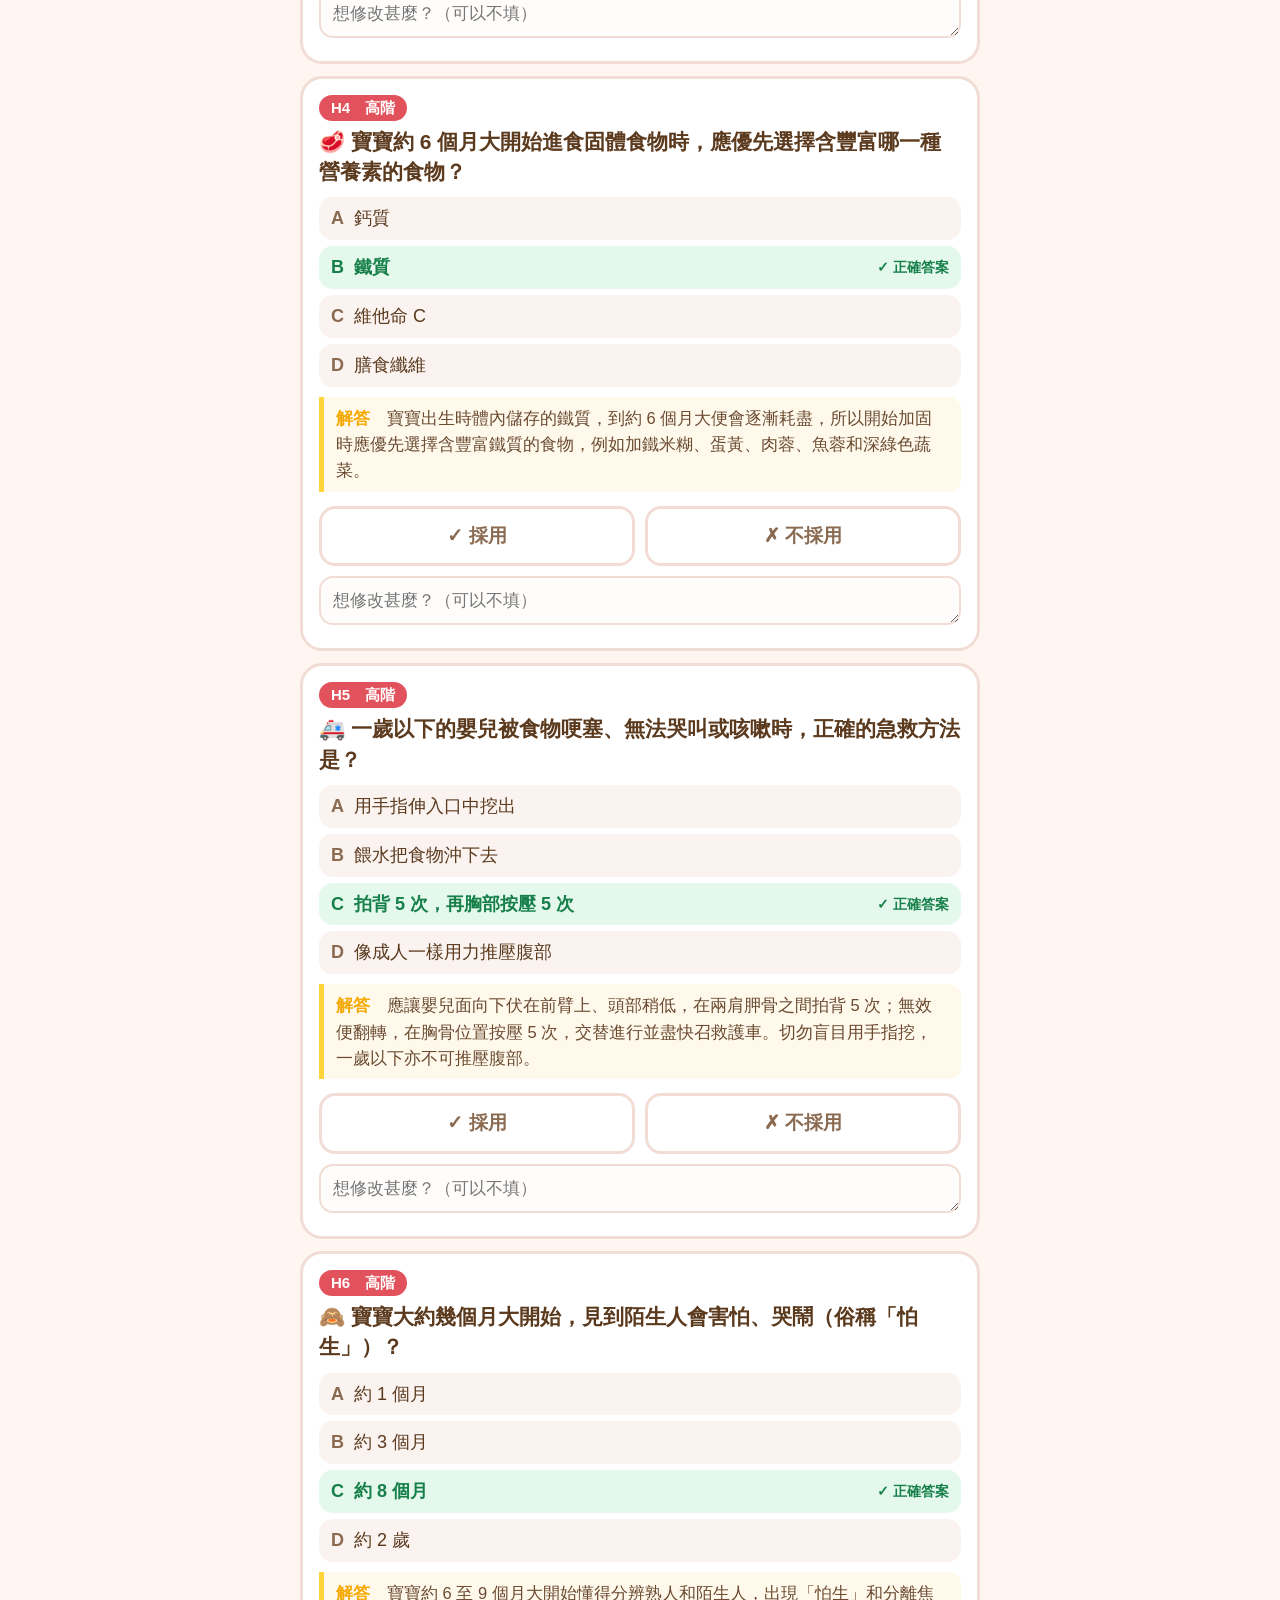
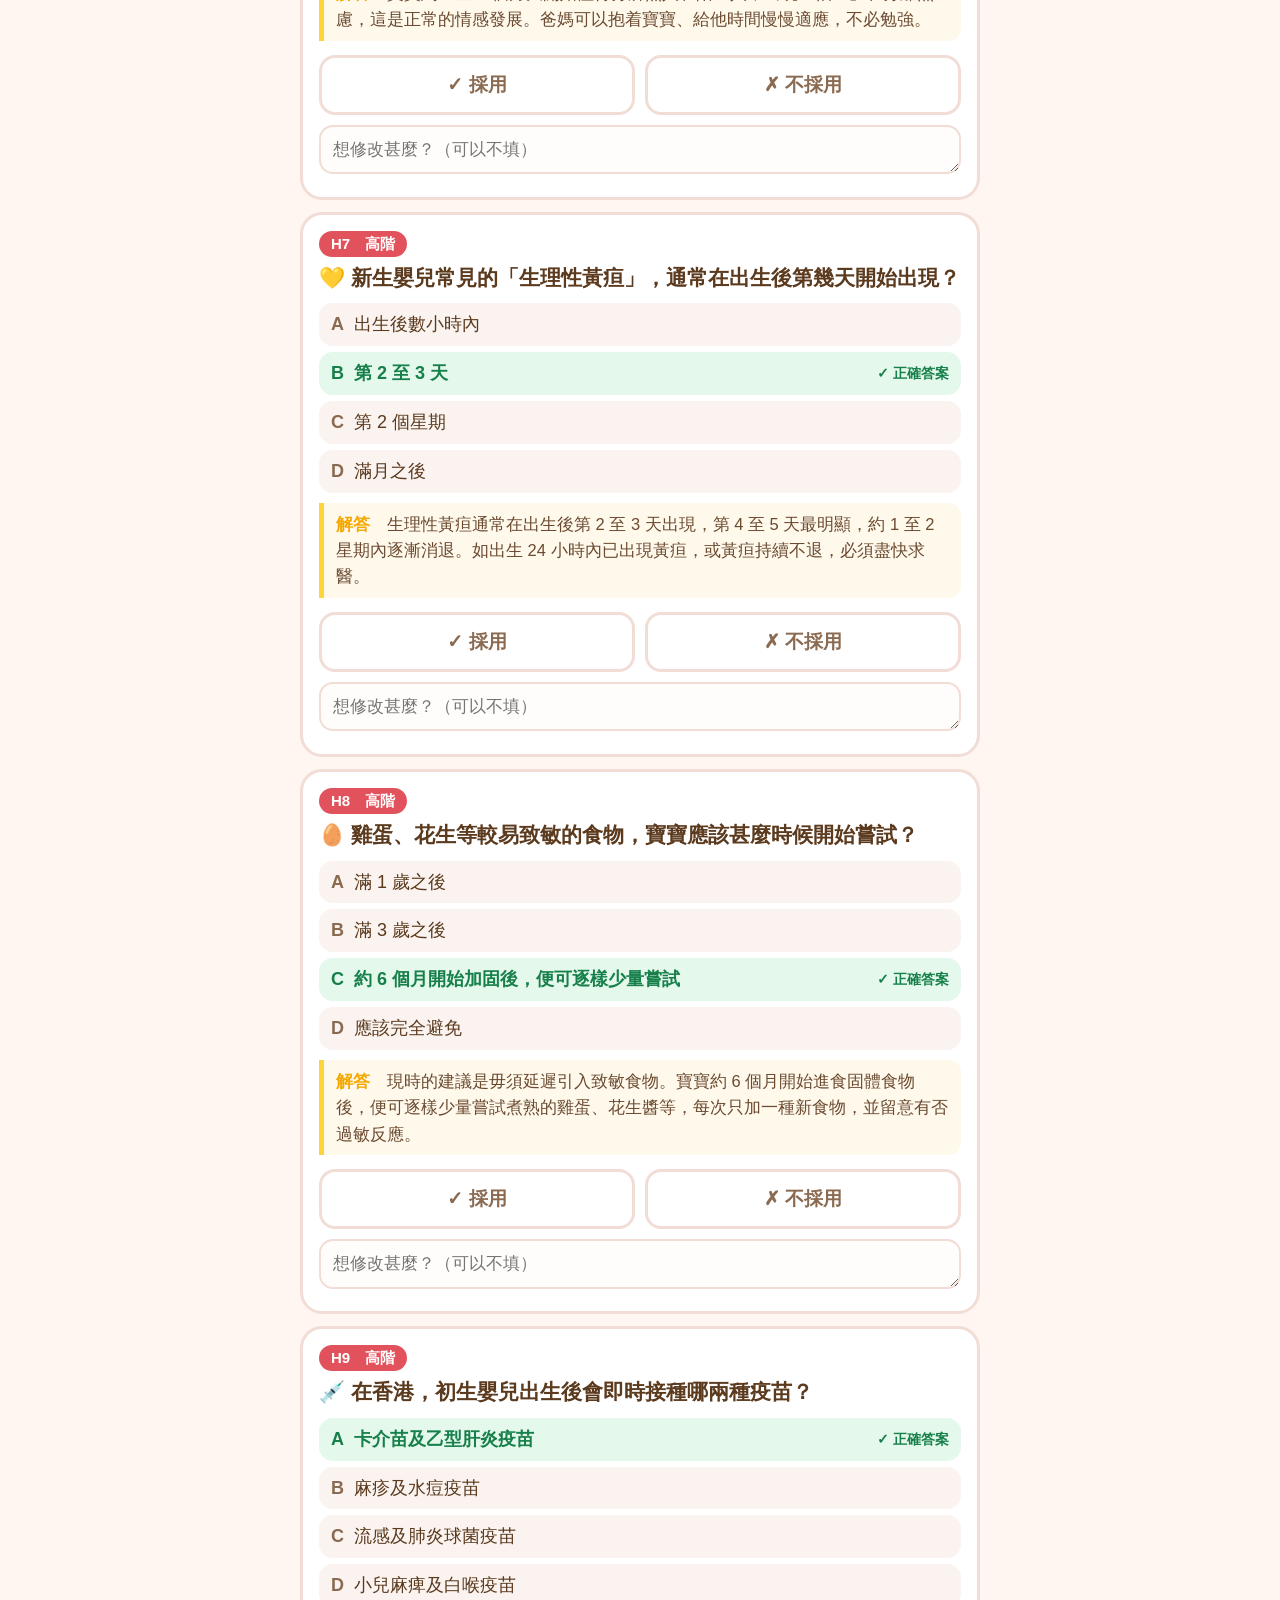
==== commit 8e2a90b8: "feat: alarm-clock timer, 30 candidate questions, WhatsApp review message The countdown is now a smal" ====
--- a/review.html
+++ b/review.html
@@ -100,7 +100,7 @@
 <main>
   <header class="top">
     <h1>育嬰知識大挑戰<br>題目審閱</h1>
-    <p>共 18 條候選題目，請幫忙選出 9 條</p>
+    <p>共 30 條候選題目，請幫忙選出 9 條</p>
   </header>
 
   <section class="howto">
@@ -126,7 +126,7 @@
 </div>
 <div class="toast" id="toast"></div>
 
-<script src="js/candidates.js?v=1"></script>
+<script src="js/candidates.js?v=2"></script>
 <script>
 (() => {
   "use strict";
